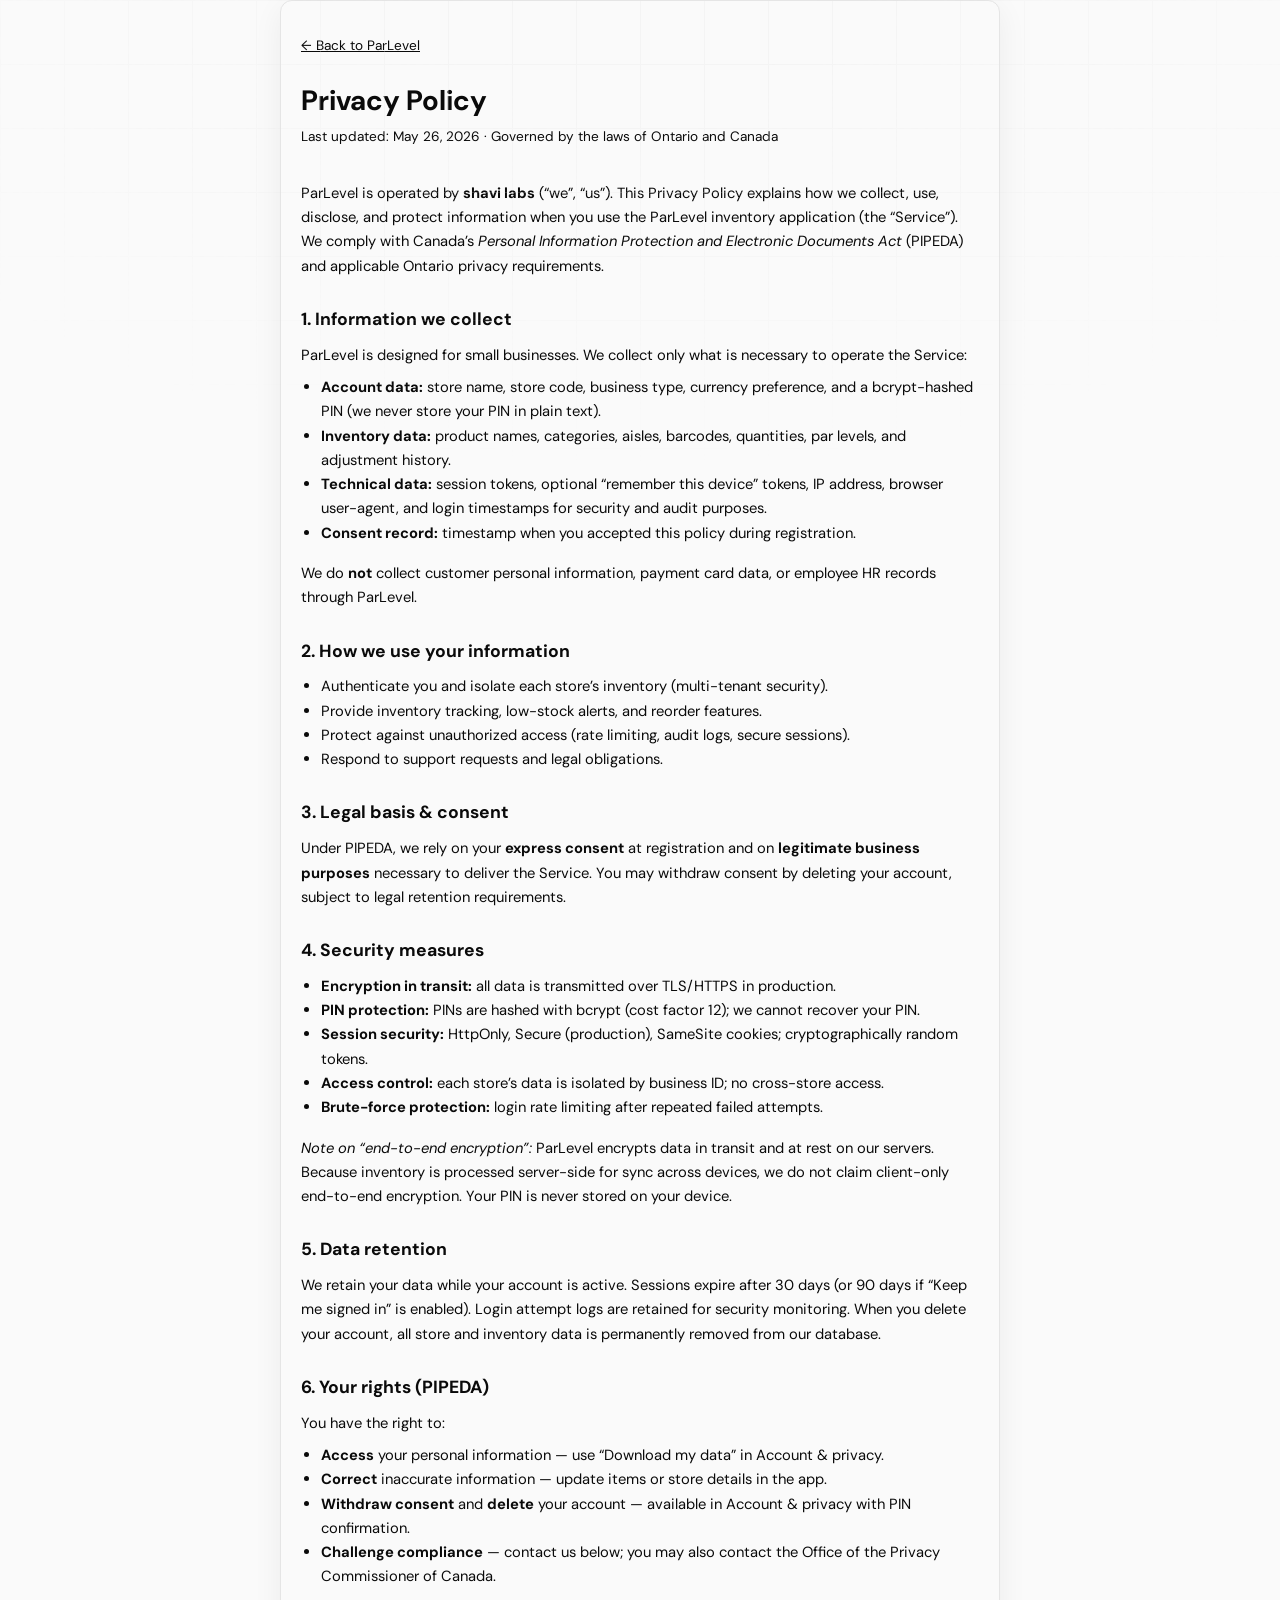
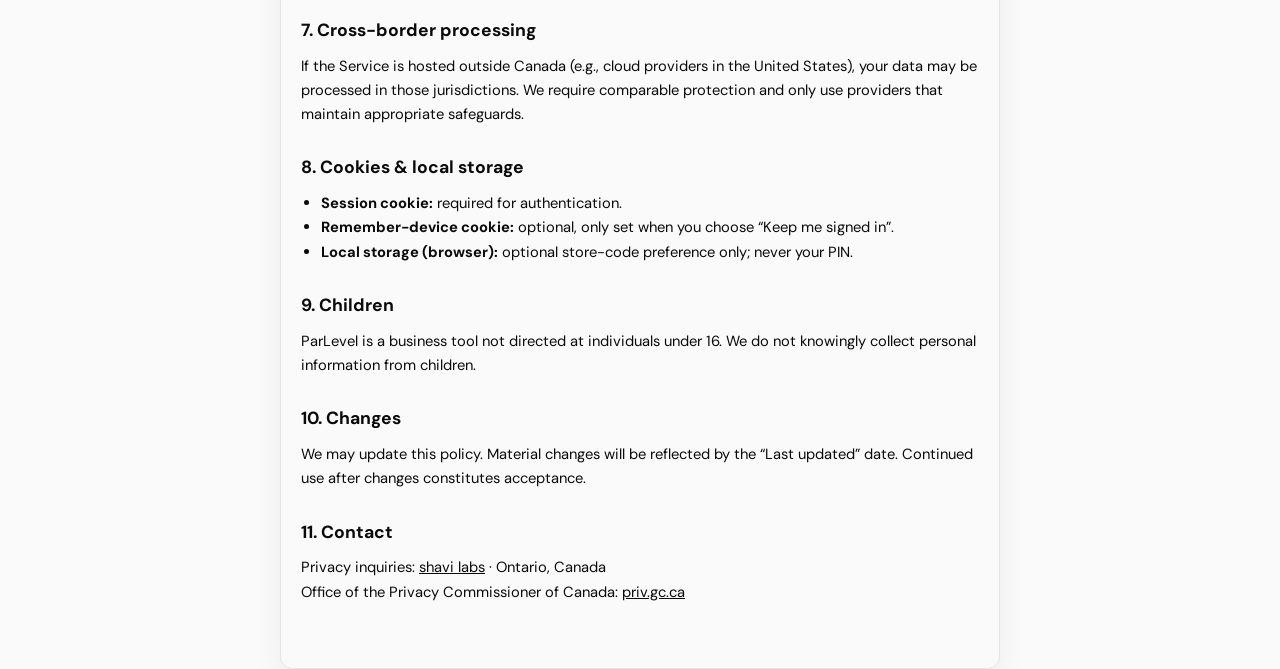
==== static/privacy.html @ b0badebb "Add files via upload" ====
<!DOCTYPE html>
<html lang="en-CA">
<head>
  <meta charset="UTF-8">
  <meta name="viewport" content="width=device-width, initial-scale=1.0">
  <meta name="description" content="ParLevel Privacy Policy — PIPEDA compliant data handling for Canadian businesses.">
  <title>Privacy Policy — ParLevel</title>
  <link rel="icon" href="/static/logo.jfif" type="image/jpeg">
  <link rel="preconnect" href="https://fonts.googleapis.com">
  <link rel="preconnect" href="https://fonts.gstatic.com" crossorigin>
  <link href="https://fonts.googleapis.com/css2?family=DM+Sans:ital,opsz,wght@0,9..40,400;0,9..40,500;0,9..40,600&display=swap" rel="stylesheet">
  <link rel="stylesheet" href="/static/styles.css">
  <style>
    .legal-page { max-width: 720px; margin: 0 auto; padding: 2rem 1.25rem 4rem; }
    .legal-page h1 { font-size: 1.75rem; margin-bottom: .25rem; }
    .legal-page .updated { color: var(--gray-500); font-size: .85rem; margin-bottom: 2rem; }
    .legal-page h2 { font-size: 1.1rem; margin: 1.75rem 0 .65rem; }
    .legal-page p, .legal-page li { font-size: .92rem; line-height: 1.65; color: var(--gray-700); }
    .legal-page ul { padding-left: 1.25rem; margin: .5rem 0 1rem; }
    .legal-page a { color: var(--black); }
    .legal-back { display: inline-block; margin-bottom: 1.5rem; font-size: .85rem; }
  </style>
</head>
<body>
  <div class="grid-bg" aria-hidden="true"></div>
  <article class="legal-page card">
    <a class="legal-back" href="/">&larr; Back to ParLevel</a>
    <h1>Privacy Policy</h1>
    <p class="updated">Last updated: May 26, 2026 · Governed by the laws of Ontario and Canada</p>

    <p>ParLevel is operated by <strong>shavi labs</strong> (“we”, “us”). This Privacy Policy explains how we collect, use, disclose, and protect information when you use the ParLevel inventory application (the “Service”). We comply with Canada’s <em>Personal Information Protection and Electronic Documents Act</em> (PIPEDA) and applicable Ontario privacy requirements.</p>

    <h2>1. Information we collect</h2>
    <p>ParLevel is designed for small businesses. We collect only what is necessary to operate the Service:</p>
    <ul>
      <li><strong>Account data:</strong> store name, store code, business type, currency preference, and a bcrypt-hashed PIN (we never store your PIN in plain text).</li>
      <li><strong>Inventory data:</strong> product names, categories, aisles, barcodes, quantities, par levels, and adjustment history.</li>
      <li><strong>Technical data:</strong> session tokens, optional “remember this device” tokens, IP address, browser user-agent, and login timestamps for security and audit purposes.</li>
      <li><strong>Consent record:</strong> timestamp when you accepted this policy during registration.</li>
    </ul>
    <p>We do <strong>not</strong> collect customer personal information, payment card data, or employee HR records through ParLevel.</p>

    <h2>2. How we use your information</h2>
    <ul>
      <li>Authenticate you and isolate each store’s inventory (multi-tenant security).</li>
      <li>Provide inventory tracking, low-stock alerts, and reorder features.</li>
      <li>Protect against unauthorized access (rate limiting, audit logs, secure sessions).</li>
      <li>Respond to support requests and legal obligations.</li>
    </ul>

    <h2>3. Legal basis & consent</h2>
    <p>Under PIPEDA, we rely on your <strong>express consent</strong> at registration and on <strong>legitimate business purposes</strong> necessary to deliver the Service. You may withdraw consent by deleting your account, subject to legal retention requirements.</p>

    <h2>4. Security measures</h2>
    <ul>
      <li><strong>Encryption in transit:</strong> all data is transmitted over TLS/HTTPS in production.</li>
      <li><strong>PIN protection:</strong> PINs are hashed with bcrypt (cost factor 12); we cannot recover your PIN.</li>
      <li><strong>Session security:</strong> HttpOnly, Secure (production), SameSite cookies; cryptographically random tokens.</li>
      <li><strong>Access control:</strong> each store’s data is isolated by business ID; no cross-store access.</li>
      <li><strong>Brute-force protection:</strong> login rate limiting after repeated failed attempts.</li>
    </ul>
    <p><em>Note on “end-to-end encryption”:</em> ParLevel encrypts data in transit and at rest on our servers. Because inventory is processed server-side for sync across devices, we do not claim client-only end-to-end encryption. Your PIN is never stored on your device.</p>

    <h2>5. Data retention</h2>
    <p>We retain your data while your account is active. Sessions expire after 30 days (or 90 days if “Keep me signed in” is enabled). Login attempt logs are retained for security monitoring. When you delete your account, all store and inventory data is permanently removed from our database.</p>

    <h2>6. Your rights (PIPEDA)</h2>
    <p>You have the right to:</p>
    <ul>
      <li><strong>Access</strong> your personal information — use “Download my data” in Account & privacy.</li>
      <li><strong>Correct</strong> inaccurate information — update items or store details in the app.</li>
      <li><strong>Withdraw consent</strong> and <strong>delete</strong> your account — available in Account & privacy with PIN confirmation.</li>
      <li><strong>Challenge compliance</strong> — contact us below; you may also contact the Office of the Privacy Commissioner of Canada.</li>
    </ul>

    <h2>7. Cross-border processing</h2>
    <p>If the Service is hosted outside Canada (e.g., cloud providers in the United States), your data may be processed in those jurisdictions. We require comparable protection and only use providers that maintain appropriate safeguards.</p>

    <h2>8. Cookies & local storage</h2>
    <ul>
      <li><strong>Session cookie:</strong> required for authentication.</li>
      <li><strong>Remember-device cookie:</strong> optional, only set when you choose “Keep me signed in”.</li>
      <li><strong>Local storage (browser):</strong> optional store-code preference only; never your PIN.</li>
    </ul>

    <h2>9. Children</h2>
    <p>ParLevel is a business tool not directed at individuals under 16. We do not knowingly collect personal information from children.</p>

    <h2>10. Changes</h2>
    <p>We may update this policy. Material changes will be reflected by the “Last updated” date. Continued use after changes constitutes acceptance.</p>

    <h2>11. Contact</h2>
    <p>Privacy inquiries: <a href="https://splendorous-lollipop-8cfbad.netlify.app/">shavi labs</a> · Ontario, Canada</p>
    <p>Office of the Privacy Commissioner of Canada: <a href="https://www.priv.gc.ca/" target="_blank" rel="noopener">priv.gc.ca</a></p>
  </article>
</body>
</html>
---- static/styles.css ----
*, *::before, *::after { box-sizing: border-box; margin: 0; padding: 0; }

:root {
  --black: #0a0a0a;
  --white: #fafafa;
  --gray-100: #f3f3f3;
  --gray-200: #e5e5e5;
  --gray-400: #999;
  --gray-600: #555;
  --red: #c0392b;
  --red-bg: #fdecea;
  --green: #1a7f4b;
  --green-bg: #e8f5ee;
  --amber: #b8860b;
  --font: 'DM Sans', system-ui, sans-serif;
  --ease: cubic-bezier(0.16, 1, 0.3, 1);
  --radius: 12px;
  --shadow: 0 8px 30px rgba(0,0,0,.06);
  --header-h: 64px;
  --bottom-nav-h: 68px;
  --safe-bottom: env(safe-area-inset-bottom, 0px);
  --surface: #fafafa;
  --surface-elevated: #ffffff;
  --border: #e5e5e5;
  --text-muted: #555;
}

[data-theme="dark"] {
  --black: #f0f0f0;
  --white: #0f0f0f;
  --gray-100: #1a1a1a;
  --gray-200: #2a2a2a;
  --gray-400: #888;
  --gray-600: #aaa;
  --gray-700: #ccc;
  --gray-500: #999;
  --red-bg: #3a1f1c;
  --green-bg: #1a2e22;
  --shadow: 0 8px 30px rgba(0,0,0,.35);
  --surface: #0f0f0f;
  --surface-elevated: #1a1a1a;
  --border: #2a2a2a;
  --text-muted: #aaa;
}

[data-theme="dark"] .grid-bg {
  opacity: 0.12;
}

[data-theme="dark"] .topbar {
  background: rgba(15,15,15,.92);
}

[data-theme="dark"] .bottom-nav {
  background: rgba(15,15,15,.95);
}

[data-theme="dark"] .card,
[data-theme="dark"] .stat,
[data-theme="dark"] .modal-panel,
[data-theme="dark"] .setup-card {
  background: var(--surface-elevated);
  border-color: var(--border);
}

[data-theme="dark"] .brand-logo {
  mix-blend-mode: normal;
  filter: brightness(1.1);
}

[data-theme="dark"] input,
[data-theme="dark"] select,
[data-theme="dark"] textarea {
  background: var(--gray-100);
  color: var(--black);
  border-color: var(--gray-200);
}

[data-theme="dark"] .toast {
  background: var(--gray-100);
  color: var(--black);
}

html { scroll-behavior: smooth; }

body {
  font-family: var(--font);
  background: var(--white);
  color: var(--black);
  line-height: 1.5;
  min-height: 100vh;
  -webkit-font-smoothing: antialiased;
  padding-bottom: calc(var(--bottom-nav-h) + var(--safe-bottom) + 2rem);
}

[hidden] { display: none !important; }

.grid-bg {
  position: fixed;
  inset: 0;
  background-image:
    linear-gradient(var(--gray-200) 1px, transparent 1px),
    linear-gradient(90deg, var(--gray-200) 1px, transparent 1px);
  background-size: 64px 64px;
  opacity: 0.28;
  pointer-events: none;
  z-index: 0;
  mask-image: radial-gradient(ellipse 90% 70% at 50% 0%, black 15%, transparent 75%);
}

#app { position: relative; z-index: 1; }

.topbar {
  position: sticky;
  top: 0;
  z-index: 50;
  background: rgba(250,250,250,.9);
  backdrop-filter: blur(14px);
  border-bottom: 1px solid var(--gray-200);
}

.topbar-inner {
  max-width: 1100px;
  margin: 0 auto;
  padding: .7rem 1rem;
  display: flex;
  align-items: center;
  justify-content: space-between;
  gap: 1rem;
  min-height: var(--header-h);
}

.brand { display: flex; align-items: center; gap: .65rem; }
.brand-logo { mix-blend-mode: multiply; border-radius: 4px; }
.brand strong { display: block; font-size: .95rem; letter-spacing: -.02em; }
.brand-sub {
  display: block;
  font-size: .72rem;
  color: var(--gray-600);
  max-width: 160px;
  white-space: nowrap;
  overflow: hidden;
  text-overflow: ellipsis;
}

.nav-desktop { display: flex; gap: .3rem; flex-wrap: wrap; }
.nav-desktop button {
  border: none;
  background: transparent;
  font: inherit;
  font-size: .82rem;
  font-weight: 500;
  color: var(--gray-600);
  padding: .45rem .75rem;
  border-radius: 8px;
  cursor: pointer;
  transition: all .2s var(--ease);
}
.nav-desktop button.active,
.nav-desktop button:hover { background: var(--black); color: var(--white); }

.bottom-nav {
  position: fixed;
  bottom: 0;
  left: 0;
  right: 0;
  z-index: 60;
  background: rgba(250,250,250,.95);
  backdrop-filter: blur(14px);
  border-top: 1px solid var(--gray-200);
  padding: .45rem .5rem calc(.45rem + var(--safe-bottom));
  display: grid;
  grid-template-columns: repeat(5, 1fr);
  gap: .25rem;
}

.bottom-nav button {
  border: none;
  background: transparent;
  font: inherit;
  font-size: .62rem;
  font-weight: 500;
  color: var(--gray-600);
  padding: .35rem .2rem;
  border-radius: 10px;
  cursor: pointer;
  display: flex;
  flex-direction: column;
  align-items: center;
  gap: .2rem;
  transition: all .2s var(--ease);
}

.bottom-nav button .nav-icon { font-size: 1.15rem; line-height: 1; }
.bottom-nav button.active { color: var(--black); background: var(--gray-100); font-weight: 600; }
.bottom-nav button.scan-btn {
  border: 2px solid var(--gray-300);
  background: var(--white);
  color: var(--black);
  border-radius: 14px;
  margin-top: -.2rem;
  padding: .45rem .2rem;
}
.bottom-nav button.scan-btn.active {
  color: var(--white);
  background: var(--black);
  border-color: var(--black);
  box-shadow: 0 4px 16px rgba(0,0,0,.15);
  font-weight: 600;
}

.app-footer {
  text-align: center;
  padding: 1rem;
  font-size: .75rem;
  color: var(--gray-400);
}

.app-footer a { color: var(--gray-600); text-decoration: none; }
.app-footer a:hover { color: var(--black); }

.page {
  max-width: 1100px;
  margin: 0 auto;
  padding: 1.25rem 1rem 1rem;
  animation: fadeUp .4s var(--ease);
}

@keyframes fadeUp {
  from { opacity: 0; transform: translateY(12px); }
  to { opacity: 1; transform: translateY(0); }
}

.page-header { margin-bottom: 1.25rem; }
.page-header h1 {
  font-size: clamp(1.5rem, 4vw, 2rem);
  font-weight: 600;
  letter-spacing: -.03em;
  margin-bottom: .35rem;
}
.page-header p { color: var(--gray-600); font-size: .95rem; }

.stats {
  display: grid;
  grid-template-columns: repeat(auto-fit, minmax(130px, 1fr));
  gap: .75rem;
  margin-bottom: 1.25rem;
}

.stat {
  background: var(--white);
  border: 1px solid var(--gray-200);
  border-radius: var(--radius);
  padding: 1rem;
  transition: transform .2s var(--ease);
}
.stat:hover { transform: translateY(-1px); }
.stat-label {
  font-size: .68rem;
  text-transform: uppercase;
  letter-spacing: .08em;
  color: var(--gray-400);
}
.stat-value {
  font-size: 1.55rem;
  font-weight: 600;
  margin-top: .15rem;
  letter-spacing: -.02em;
}
.stat-value.bad { color: var(--red); }
.stat-value.good { color: var(--green); }

.health-bar {
  height: 6px;
  background: var(--gray-200);
  border-radius: 999px;
  margin-top: .65rem;
  overflow: hidden;
}
.health-fill {
  height: 100%;
  background: var(--green);
  border-radius: 999px;
  transition: width .6s var(--ease);
}
.health-fill.warn { background: var(--amber); }
.health-fill.bad { background: var(--red); }

.toolbar { display: flex; gap: .5rem; flex-wrap: wrap; margin-bottom: 1rem; }

input, select, textarea {
  font: inherit;
  border: 1px solid var(--gray-200);
  border-radius: 10px;
  padding: .7rem .85rem;
  background: var(--white);
  color: var(--black);
  width: 100%;
  transition: border-color .2s;
}
input:focus, select:focus, textarea:focus {
  outline: none;
  border-color: var(--black);
}
.search { flex: 1; min-width: 160px; }

.btn {
  display: inline-flex;
  align-items: center;
  justify-content: center;
  gap: .4rem;
  border: none;
  border-radius: 10px;
  padding: .7rem 1.1rem;
  font: inherit;
  font-size: .88rem;
  font-weight: 500;
  cursor: pointer;
  text-decoration: none;
  transition: all .2s var(--ease);
  white-space: nowrap;
}
.btn:active { transform: scale(.97); }
.btn:disabled { opacity: .5; cursor: not-allowed; transform: none; }
.btn-primary { background: var(--black); color: var(--white); }
.btn-primary:hover { box-shadow: 0 6px 20px rgba(0,0,0,.12); }
.btn-ghost { background: var(--white); color: var(--black); border: 1px solid var(--gray-200); }
.btn-ghost:hover { border-color: var(--black); }
.btn-danger { background: var(--red); color: var(--white); }
.btn-sm { padding: .5rem .75rem; font-size: .8rem; }
.btn-icon { padding: .55rem; min-width: 42px; }

.card {
  background: var(--white);
  border: 1px solid var(--gray-200);
  border-radius: var(--radius);
  box-shadow: var(--shadow);
}

.table-wrap { overflow-x: auto; }
table { width: 100%; border-collapse: collapse; font-size: .88rem; }
th, td {
  text-align: left;
  padding: .75rem .85rem;
  border-bottom: 1px solid var(--gray-200);
}
th {
  font-size: .68rem;
  text-transform: uppercase;
  letter-spacing: .06em;
  color: var(--gray-600);
  background: var(--gray-100);
}
tr:last-child td { border-bottom: none; }
tr.clickable { cursor: pointer; }
tr.clickable:hover td { background: var(--gray-100); }

.badge {
  display: inline-block;
  font-size: .68rem;
  font-weight: 600;
  padding: .22rem .5rem;
  border-radius: 999px;
}
.badge-low { background: var(--red-bg); color: var(--red); }
.badge-ok { background: var(--green-bg); color: var(--green); }

.urgency { display: flex; align-items: center; gap: .5rem; }
.urgency-bar {
  flex: 1;
  max-width: 60px;
  height: 4px;
  background: var(--gray-200);
  border-radius: 999px;
  overflow: hidden;
}
.urgency-fill { height: 100%; background: var(--red); border-radius: 999px; }

.item-grid { display: grid; gap: .75rem; }
@media (min-width: 640px) { .item-grid { grid-template-columns: repeat(2, 1fr); } }
@media (min-width: 960px) { .item-grid { grid-template-columns: repeat(3, 1fr); } }

.item-card {
  border: 1px solid var(--gray-200);
  border-radius: var(--radius);
  padding: 1rem;
  display: grid;
  gap: .75rem;
  background: var(--white);
  transition: border-color .2s, box-shadow .2s;
}
.item-card:hover { border-color: var(--gray-400); box-shadow: var(--shadow); }
.item-card.low { border-left: 3px solid var(--red); }
.item-card-head {
  display: flex;
  justify-content: space-between;
  gap: .75rem;
  align-items: start;
}
.item-card h3 { font-size: .95rem; font-weight: 600; letter-spacing: -.01em; }
.item-meta { font-size: .78rem; color: var(--gray-600); margin-top: .15rem; }
.qty-row { display: flex; align-items: center; gap: .5rem; }
.qty {
  font-size: 1.5rem;
  font-weight: 600;
  min-width: 2.5rem;
  text-align: center;
  transition: transform .15s;
}
.qty.bump { animation: bump .3s var(--ease); }
@keyframes bump {
  0%, 100% { transform: scale(1); }
  50% { transform: scale(1.15); }
}
.actions { display: flex; gap: .35rem; flex-wrap: wrap; }

.scan-page { max-width: 520px; margin: 0 auto; }
.scanner-wrap {
  border: 1px solid var(--gray-200);
  border-radius: var(--radius);
  overflow: hidden;
  background: var(--black);
  margin-bottom: 1rem;
}
#scanner { width: 100%; min-height: 280px; }
.scan-hint {
  text-align: center;
  font-size: .85rem;
  color: var(--gray-600);
  margin-bottom: 1rem;
}
.scan-result { animation: fadeUp .35s var(--ease); }
.scan-mode-tabs {
  display: flex;
  gap: .35rem;
  margin-bottom: 1rem;
}
.scan-mode-btn {
  flex: 1;
  border: 1px solid var(--gray-200);
  background: var(--white);
  font: inherit;
  font-size: .85rem;
  font-weight: 500;
  padding: .55rem;
  border-radius: 8px;
  cursor: pointer;
}
.scan-mode-btn.active {
  background: var(--black);
  color: var(--white);
  border-color: var(--black);
}
.scan-manual { display: flex; flex-direction: column; gap: .45rem; margin-top: .5rem; }
.scan-manual-row { display: flex; gap: .5rem; }
.scan-manual-row input { flex: 1; }
.scan-manual-label { font-size: .78rem; font-weight: 500; color: var(--gray-600); }
.scan-manual-prominent {
  padding: 1rem;
  border: 1px solid var(--gray-200);
  border-radius: var(--radius);
  background: var(--gray-100);
}
.scan-manual-prominent .scan-manual-row input {
  font-size: 1.1rem;
  padding: .75rem;
}

.setup {
  min-height: calc(100vh - var(--bottom-nav-h));
  display: grid;
  place-items: center;
  padding: 1.5rem 1rem;
}
.setup-card { width: min(480px, 100%); padding: 2rem; }
.setup-brand { display: flex; align-items: center; gap: .75rem; margin-bottom: 1.25rem; }
.setup-brand img { width: 48px; height: 48px; mix-blend-mode: multiply; }
.setup-card h1 { font-size: 1.75rem; letter-spacing: -.03em; }
.setup-card .tagline { color: var(--gray-600); margin-bottom: 1.5rem; font-size: .95rem; }
.form-grid { display: grid; gap: .85rem; }
label {
  display: grid;
  gap: .35rem;
  font-size: .72rem;
  font-weight: 500;
  text-transform: uppercase;
  letter-spacing: .04em;
  color: var(--gray-600);
}

.modal {
  position: fixed;
  inset: 0;
  z-index: 200;
  display: grid;
  place-items: center;
  padding: 1rem;
}
.modal-backdrop {
  position: absolute;
  inset: 0;
  background: rgba(0,0,0,.4);
  animation: fadeIn .2s;
}
@keyframes fadeIn { from { opacity: 0; } to { opacity: 1; } }
.modal-panel {
  position: relative;
  width: min(480px, 100%);
  background: var(--white);
  border-radius: var(--radius);
  box-shadow: 0 24px 64px rgba(0,0,0,.15);
  max-height: 90vh;
  overflow: auto;
  animation: slideUp .3s var(--ease);
}
@keyframes slideUp {
  from { opacity: 0; transform: translateY(16px); }
  to { opacity: 1; transform: translateY(0); }
}
.modal-header {
  display: flex;
  justify-content: space-between;
  align-items: center;
  padding: 1rem 1rem .5rem;
}
.modal-header h2 { font-size: 1.1rem; font-weight: 600; letter-spacing: -.02em; }
.modal-body { padding: .5rem 1rem 1.25rem; }
.icon-btn {
  border: none;
  background: transparent;
  font-size: 1.5rem;
  line-height: 1;
  cursor: pointer;
  color: var(--gray-600);
  padding: .25rem;
}

.toast-stack {
  position: fixed;
  bottom: calc(var(--bottom-nav-h) + var(--safe-bottom) + 1rem);
  left: 50%;
  transform: translateX(-50%);
  z-index: 300;
  display: flex;
  flex-direction: column;
  gap: .5rem;
  width: min(360px, 92vw);
  pointer-events: none;
}
.toast {
  background: var(--black);
  color: var(--white);
  padding: .75rem 1rem;
  border-radius: 10px;
  font-size: .88rem;
  box-shadow: 0 8px 24px rgba(0,0,0,.2);
  animation: toastIn .35s var(--ease);
  pointer-events: auto;
}
.toast.error { background: var(--red); }
.toast.success { background: var(--green); }
@keyframes toastIn {
  from { opacity: 0; transform: translateY(10px); }
  to { opacity: 1; transform: translateY(0); }
}

.loader {
  position: fixed;
  inset: 0;
  z-index: 250;
  background: rgba(250,250,250,.6);
  backdrop-filter: blur(4px);
  display: grid;
  place-items: center;
}
.loader-ring {
  width: 36px;
  height: 36px;
  border: 3px solid var(--gray-200);
  border-top-color: var(--black);
  border-radius: 50%;
  animation: spin .7s linear infinite;
}
@keyframes spin { to { transform: rotate(360deg); } }

.empty { text-align: center; padding: 2.5rem 1.5rem; color: var(--gray-600); }
.empty-icon { font-size: 2rem; margin-bottom: .5rem; opacity: .4; }
.print-area { display: none; }

@media print {
  .topbar, .toolbar, .actions, .nav, .bottom-nav, .no-print, .grid-bg, .app-footer { display: none !important; }
  .print-area { display: block !important; }
  body { background: white; padding: 0; }
  .page { max-width: none; padding: 0; }
}

@media (min-width: 769px) {
  .bottom-nav { display: none !important; }
  body { padding-bottom: 0; }
  .toast-stack { bottom: 1.5rem; }
}

@media (max-width: 768px) {
  .nav-desktop { display: none; }
}

.install-banner {
  position: fixed;
  bottom: calc(var(--bottom-nav-h) + var(--safe-bottom) + .5rem);
  left: 50%;
  transform: translateX(-50%);
  z-index: 80;
  width: min(420px, 94vw);
  background: var(--black);
  color: var(--white);
  padding: .75rem 1rem;
  border-radius: 12px;
  display: flex;
  align-items: center;
  gap: .5rem;
  font-size: .82rem;
  box-shadow: 0 12px 40px rgba(0,0,0,.2);
}

.install-banner .icon-btn { color: var(--gray-400); flex-shrink: 0; }

.auth-tabs {
  display: flex;
  gap: .35rem;
  margin-bottom: 1.25rem;
}

.auth-tabs button {
  flex: 1;
  border: 1px solid var(--gray-200);
  background: var(--white);
  font: inherit;
  font-size: .85rem;
  font-weight: 500;
  padding: .55rem;
  border-radius: 8px;
  cursor: pointer;
}

.auth-tabs button.active {
  background: var(--black);
  color: var(--white);
  border-color: var(--black);
}

.auth-demo {
  margin-top: 1rem;
  padding: .75rem;
  background: var(--gray-100);
  border-radius: 8px;
  font-size: .82rem;
  color: var(--gray-600);
}

.auth-options {
  display: flex;
  flex-direction: column;
  gap: .55rem;
  margin: .25rem 0;
}

.check-row {
  display: flex;
  align-items: flex-start;
  gap: .55rem;
  font-size: .82rem;
  color: var(--gray-700);
  cursor: pointer;
  line-height: 1.35;
}

.check-row input[type="checkbox"] {
  margin-top: .15rem;
  width: 1rem;
  height: 1rem;
  accent-color: var(--black);
  flex-shrink: 0;
}

.check-row a { color: inherit; text-decoration: underline; }

.consent-row { margin-top: .25rem; }

.auth-security-note {
  font-size: .75rem;
  color: var(--gray-500);
  line-height: 1.4;
  margin: 0;
}

.auth-legal {
  margin-top: 1.25rem;
  font-size: .75rem;
  color: var(--gray-500);
  text-align: center;
}

.auth-legal a { color: var(--gray-600); }

.app-footer {
  display: flex;
  flex-wrap: wrap;
  justify-content: center;
  gap: .35rem 1rem;
}

.footer-legal a { color: var(--gray-500); font-size: .75rem; }

.account-panel { display: flex; flex-direction: column; gap: .85rem; }

.account-intro {
  font-size: .85rem;
  color: var(--gray-600);
  line-height: 1.45;
  margin: 0;
}

.account-actions { display: flex; flex-direction: column; gap: .5rem; }

.btn.danger, .danger-text { color: #b42318; }

.btn-primary.danger { background: #b42318; border-color: #b42318; color: #fff; }

.settings-page { max-width: 640px; }
.settings-section {
  margin-bottom: 1.5rem;
  padding-bottom: 1.25rem;
  border-bottom: 1px solid var(--gray-200);
}
.settings-section:last-child { border-bottom: none; margin-bottom: 0; }
.settings-section h2 { font-size: .95rem; margin-bottom: .35rem; }
.settings-hint { font-size: .78rem; color: var(--gray-500); margin-bottom: .75rem; }
.theme-picker { display: flex; gap: .5rem; flex-wrap: wrap; }
.theme-opt {
  flex: 1;
  min-width: 5rem;
  border: 1px solid var(--gray-200);
  background: var(--white);
  font: inherit;
  font-size: .82rem;
  padding: .55rem .75rem;
  border-radius: 8px;
  cursor: pointer;
}
.theme-opt.active {
  background: var(--black);
  color: var(--white);
  border-color: var(--black);
}
.settings-row { display: flex; flex-direction: column; gap: .5rem; margin-top: .65rem; }
.settings-row label { font-size: .82rem; color: var(--gray-600); }
.settings-row input[type="number"],
.settings-row select {
  max-width: 12rem;
  padding: .5rem .65rem;
  border: 1px solid var(--gray-200);
  border-radius: 8px;
  font: inherit;
}
.topbar-settings-btn {
  font: inherit;
  font-size: .78rem;
  background: none;
  border: 1px solid var(--gray-200);
  border-radius: 8px;
  padding: .4rem .65rem;
  cursor: pointer;
  color: var(--gray-600);
  margin-left: .35rem;
}
.topbar-settings-btn:hover { color: var(--black); border-color: var(--black); }

[dir="rtl"] .topbar-inner { flex-direction: row-reverse; }
[dir="rtl"] .toolbar { flex-direction: row-reverse; }
[dir="rtl"] .check-row { flex-direction: row-reverse; }
[dir="rtl"] .scan-manual-row { flex-direction: row-reverse; }

.logout-btn {
  font: inherit;
  font-size: .78rem;
  color: var(--gray-600);
  background: none;
  border: none;
  cursor: pointer;
  padding: .45rem .75rem;
}

.logout-btn:hover { color: var(--black); }

@media (min-width: 769px) {
  .install-banner { bottom: 1rem; }
}

.organize-bar {
  display: flex;
  align-items: center;
  gap: .5rem;
  flex-wrap: wrap;
  margin-bottom: 1rem;
}

.organize-label {
  font-size: .72rem;
  text-transform: uppercase;
  letter-spacing: .06em;
  color: var(--gray-600);
  font-weight: 500;
}

.organize-btn {
  border: 1px solid var(--gray-200);
  background: var(--white);
  font: inherit;
  font-size: .82rem;
  font-weight: 500;
  padding: .45rem .85rem;
  border-radius: 999px;
  cursor: pointer;
  transition: all .2s var(--ease);
}

.organize-btn.active {
  background: var(--black);
  color: var(--white);
  border-color: var(--black);
}

.item-group { margin-bottom: 1.5rem; }

.group-heading {
  font-size: .85rem;
  font-weight: 600;
  text-transform: uppercase;
  letter-spacing: .06em;
  color: var(--gray-600);
  margin-bottom: .65rem;
  padding-bottom: .35rem;
  border-bottom: 1px solid var(--gray-200);
}

.group-count {
  font-weight: 400;
  color: var(--gray-400);
  font-size: .75rem;
}

@media (max-width: 640px) {
  th.hide-sm, td.hide-sm { display: none; }
}
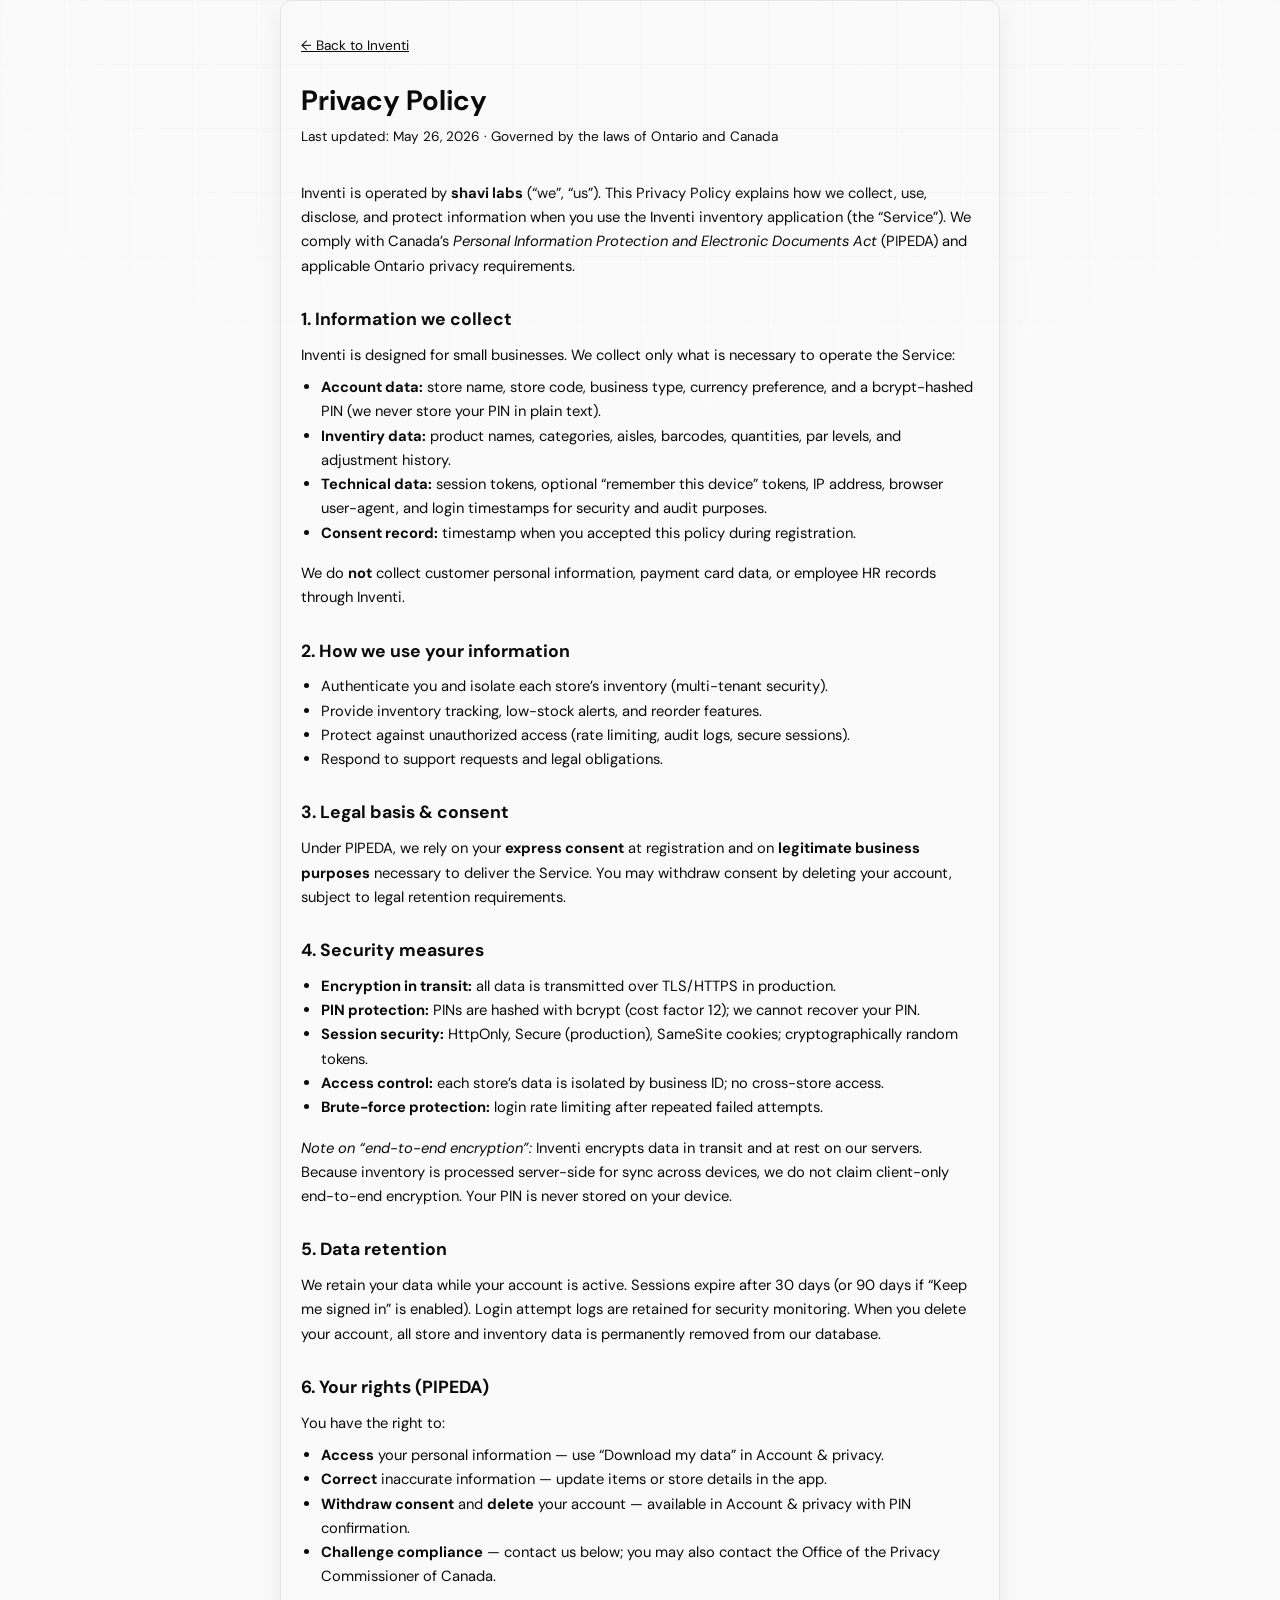
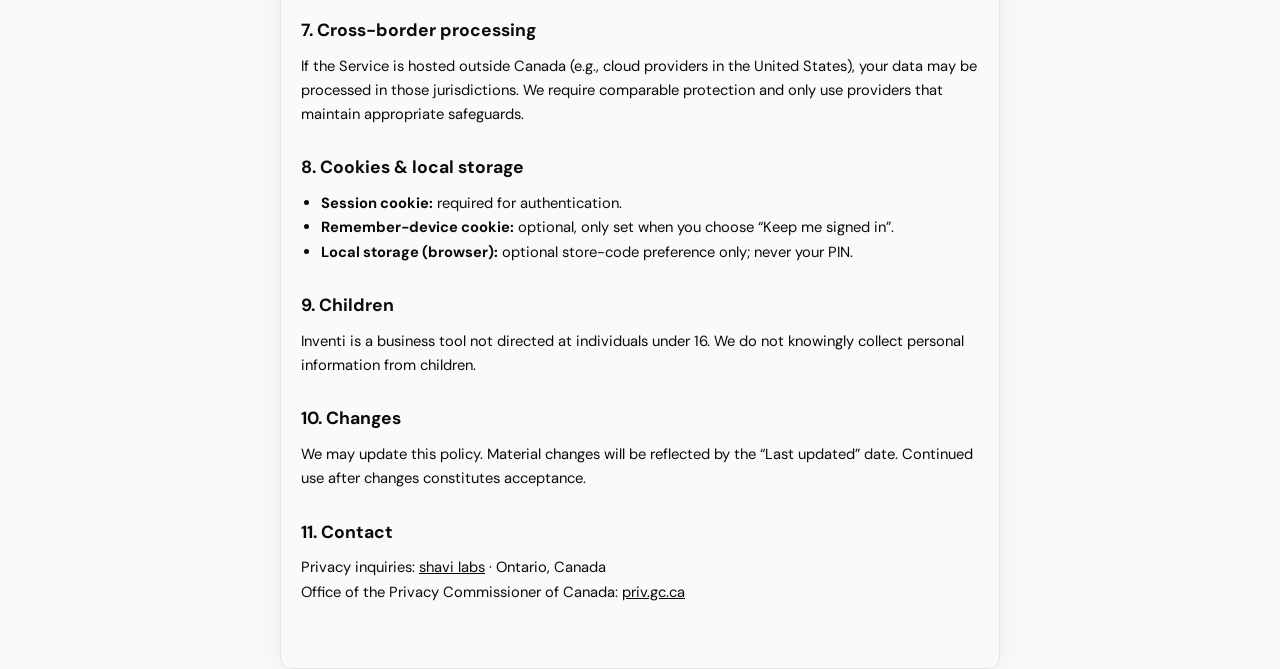
==== commit 2b970996: "Rebrand to Inventi with aisle management and overstock alerts. Replace ParLevel branding across the " ====
--- a/static/privacy.html
+++ b/static/privacy.html
@@ -1,97 +1,97 @@
-<!DOCTYPE html>
-<html lang="en-CA">
-<head>
-  <meta charset="UTF-8">
-  <meta name="viewport" content="width=device-width, initial-scale=1.0">
-  <meta name="description" content="ParLevel Privacy Policy — PIPEDA compliant data handling for Canadian businesses.">
-  <title>Privacy Policy — ParLevel</title>
-  <link rel="icon" href="/static/logo.jfif" type="image/jpeg">
-  <link rel="preconnect" href="https://fonts.googleapis.com">
-  <link rel="preconnect" href="https://fonts.gstatic.com" crossorigin>
-  <link href="https://fonts.googleapis.com/css2?family=DM+Sans:ital,opsz,wght@0,9..40,400;0,9..40,500;0,9..40,600&display=swap" rel="stylesheet">
-  <link rel="stylesheet" href="/static/styles.css">
-  <style>
-    .legal-page { max-width: 720px; margin: 0 auto; padding: 2rem 1.25rem 4rem; }
-    .legal-page h1 { font-size: 1.75rem; margin-bottom: .25rem; }
-    .legal-page .updated { color: var(--gray-500); font-size: .85rem; margin-bottom: 2rem; }
-    .legal-page h2 { font-size: 1.1rem; margin: 1.75rem 0 .65rem; }
-    .legal-page p, .legal-page li { font-size: .92rem; line-height: 1.65; color: var(--gray-700); }
-    .legal-page ul { padding-left: 1.25rem; margin: .5rem 0 1rem; }
-    .legal-page a { color: var(--black); }
-    .legal-back { display: inline-block; margin-bottom: 1.5rem; font-size: .85rem; }
-  </style>
-</head>
-<body>
-  <div class="grid-bg" aria-hidden="true"></div>
-  <article class="legal-page card">
-    <a class="legal-back" href="/">&larr; Back to ParLevel</a>
-    <h1>Privacy Policy</h1>
-    <p class="updated">Last updated: May 26, 2026 · Governed by the laws of Ontario and Canada</p>
-
-    <p>ParLevel is operated by <strong>shavi labs</strong> (“we”, “us”). This Privacy Policy explains how we collect, use, disclose, and protect information when you use the ParLevel inventory application (the “Service”). We comply with Canada’s <em>Personal Information Protection and Electronic Documents Act</em> (PIPEDA) and applicable Ontario privacy requirements.</p>
-
-    <h2>1. Information we collect</h2>
-    <p>ParLevel is designed for small businesses. We collect only what is necessary to operate the Service:</p>
-    <ul>
-      <li><strong>Account data:</strong> store name, store code, business type, currency preference, and a bcrypt-hashed PIN (we never store your PIN in plain text).</li>
-      <li><strong>Inventory data:</strong> product names, categories, aisles, barcodes, quantities, par levels, and adjustment history.</li>
-      <li><strong>Technical data:</strong> session tokens, optional “remember this device” tokens, IP address, browser user-agent, and login timestamps for security and audit purposes.</li>
-      <li><strong>Consent record:</strong> timestamp when you accepted this policy during registration.</li>
-    </ul>
-    <p>We do <strong>not</strong> collect customer personal information, payment card data, or employee HR records through ParLevel.</p>
-
-    <h2>2. How we use your information</h2>
-    <ul>
-      <li>Authenticate you and isolate each store’s inventory (multi-tenant security).</li>
-      <li>Provide inventory tracking, low-stock alerts, and reorder features.</li>
-      <li>Protect against unauthorized access (rate limiting, audit logs, secure sessions).</li>
-      <li>Respond to support requests and legal obligations.</li>
-    </ul>
-
-    <h2>3. Legal basis & consent</h2>
-    <p>Under PIPEDA, we rely on your <strong>express consent</strong> at registration and on <strong>legitimate business purposes</strong> necessary to deliver the Service. You may withdraw consent by deleting your account, subject to legal retention requirements.</p>
-
-    <h2>4. Security measures</h2>
-    <ul>
-      <li><strong>Encryption in transit:</strong> all data is transmitted over TLS/HTTPS in production.</li>
-      <li><strong>PIN protection:</strong> PINs are hashed with bcrypt (cost factor 12); we cannot recover your PIN.</li>
-      <li><strong>Session security:</strong> HttpOnly, Secure (production), SameSite cookies; cryptographically random tokens.</li>
-      <li><strong>Access control:</strong> each store’s data is isolated by business ID; no cross-store access.</li>
-      <li><strong>Brute-force protection:</strong> login rate limiting after repeated failed attempts.</li>
-    </ul>
-    <p><em>Note on “end-to-end encryption”:</em> ParLevel encrypts data in transit and at rest on our servers. Because inventory is processed server-side for sync across devices, we do not claim client-only end-to-end encryption. Your PIN is never stored on your device.</p>
-
-    <h2>5. Data retention</h2>
-    <p>We retain your data while your account is active. Sessions expire after 30 days (or 90 days if “Keep me signed in” is enabled). Login attempt logs are retained for security monitoring. When you delete your account, all store and inventory data is permanently removed from our database.</p>
-
-    <h2>6. Your rights (PIPEDA)</h2>
-    <p>You have the right to:</p>
-    <ul>
-      <li><strong>Access</strong> your personal information — use “Download my data” in Account & privacy.</li>
-      <li><strong>Correct</strong> inaccurate information — update items or store details in the app.</li>
-      <li><strong>Withdraw consent</strong> and <strong>delete</strong> your account — available in Account & privacy with PIN confirmation.</li>
-      <li><strong>Challenge compliance</strong> — contact us below; you may also contact the Office of the Privacy Commissioner of Canada.</li>
-    </ul>
-
-    <h2>7. Cross-border processing</h2>
-    <p>If the Service is hosted outside Canada (e.g., cloud providers in the United States), your data may be processed in those jurisdictions. We require comparable protection and only use providers that maintain appropriate safeguards.</p>
-
-    <h2>8. Cookies & local storage</h2>
-    <ul>
-      <li><strong>Session cookie:</strong> required for authentication.</li>
-      <li><strong>Remember-device cookie:</strong> optional, only set when you choose “Keep me signed in”.</li>
-      <li><strong>Local storage (browser):</strong> optional store-code preference only; never your PIN.</li>
-    </ul>
-
-    <h2>9. Children</h2>
-    <p>ParLevel is a business tool not directed at individuals under 16. We do not knowingly collect personal information from children.</p>
-
-    <h2>10. Changes</h2>
-    <p>We may update this policy. Material changes will be reflected by the “Last updated” date. Continued use after changes constitutes acceptance.</p>
-
-    <h2>11. Contact</h2>
-    <p>Privacy inquiries: <a href="https://splendorous-lollipop-8cfbad.netlify.app/">shavi labs</a> · Ontario, Canada</p>
-    <p>Office of the Privacy Commissioner of Canada: <a href="https://www.priv.gc.ca/" target="_blank" rel="noopener">priv.gc.ca</a></p>
-  </article>
-</body>
-</html>
+<!DOCTYPE html>
+<html lang="en-CA">
+<head>
+  <meta charset="UTF-8">
+  <meta name="viewport" content="width=device-width, initial-scale=1.0">
+  <meta name="description" content="Inventi Privacy Policy — PIPEDA compliant data handling for Canadian businesses.">
+  <title>Privacy Policy — Inventi</title>
+  <link rel="icon" href="/static/logo.jfif" type="image/jpeg">
+  <link rel="preconnect" href="https://fonts.googleapis.com">
+  <link rel="preconnect" href="https://fonts.gstatic.com" crossorigin>
+  <link href="https://fonts.googleapis.com/css2?family=DM+Sans:ital,opsz,wght@0,9..40,400;0,9..40,500;0,9..40,600&display=swap" rel="stylesheet">
+  <link rel="stylesheet" href="/static/styles.css">
+  <style>
+    .legal-page { max-width: 720px; margin: 0 auto; padding: 2rem 1.25rem 4rem; }
+    .legal-page h1 { font-size: 1.75rem; margin-bottom: .25rem; }
+    .legal-page .updated { color: var(--gray-500); font-size: .85rem; margin-bottom: 2rem; }
+    .legal-page h2 { font-size: 1.1rem; margin: 1.75rem 0 .65rem; }
+    .legal-page p, .legal-page li { font-size: .92rem; line-height: 1.65; color: var(--gray-700); }
+    .legal-page ul { padding-left: 1.25rem; margin: .5rem 0 1rem; }
+    .legal-page a { color: var(--black); }
+    .legal-back { display: inline-block; margin-bottom: 1.5rem; font-size: .85rem; }
+  </style>
+</head>
+<body>
+  <div class="grid-bg" aria-hidden="true"></div>
+  <article class="legal-page card">
+    <a class="legal-back" href="/">&larr; Back to Inventi</a>
+    <h1>Privacy Policy</h1>
+    <p class="updated">Last updated: May 26, 2026 · Governed by the laws of Ontario and Canada</p>
+
+    <p>Inventi is operated by <strong>shavi labs</strong> (“we”, “us”). This Privacy Policy explains how we collect, use, disclose, and protect information when you use the Inventi inventory application (the “Service”). We comply with Canada’s <em>Personal Information Protection and Electronic Documents Act</em> (PIPEDA) and applicable Ontario privacy requirements.</p>
+
+    <h2>1. Information we collect</h2>
+    <p>Inventi is designed for small businesses. We collect only what is necessary to operate the Service:</p>
+    <ul>
+      <li><strong>Account data:</strong> store name, store code, business type, currency preference, and a bcrypt-hashed PIN (we never store your PIN in plain text).</li>
+      <li><strong>Inventiry data:</strong> product names, categories, aisles, barcodes, quantities, par levels, and adjustment history.</li>
+      <li><strong>Technical data:</strong> session tokens, optional “remember this device” tokens, IP address, browser user-agent, and login timestamps for security and audit purposes.</li>
+      <li><strong>Consent record:</strong> timestamp when you accepted this policy during registration.</li>
+    </ul>
+    <p>We do <strong>not</strong> collect customer personal information, payment card data, or employee HR records through Inventi.</p>
+
+    <h2>2. How we use your information</h2>
+    <ul>
+      <li>Authenticate you and isolate each store’s inventory (multi-tenant security).</li>
+      <li>Provide inventory tracking, low-stock alerts, and reorder features.</li>
+      <li>Protect against unauthorized access (rate limiting, audit logs, secure sessions).</li>
+      <li>Respond to support requests and legal obligations.</li>
+    </ul>
+
+    <h2>3. Legal basis & consent</h2>
+    <p>Under PIPEDA, we rely on your <strong>express consent</strong> at registration and on <strong>legitimate business purposes</strong> necessary to deliver the Service. You may withdraw consent by deleting your account, subject to legal retention requirements.</p>
+
+    <h2>4. Security measures</h2>
+    <ul>
+      <li><strong>Encryption in transit:</strong> all data is transmitted over TLS/HTTPS in production.</li>
+      <li><strong>PIN protection:</strong> PINs are hashed with bcrypt (cost factor 12); we cannot recover your PIN.</li>
+      <li><strong>Session security:</strong> HttpOnly, Secure (production), SameSite cookies; cryptographically random tokens.</li>
+      <li><strong>Access control:</strong> each store’s data is isolated by business ID; no cross-store access.</li>
+      <li><strong>Brute-force protection:</strong> login rate limiting after repeated failed attempts.</li>
+    </ul>
+    <p><em>Note on “end-to-end encryption”:</em> Inventi encrypts data in transit and at rest on our servers. Because inventory is processed server-side for sync across devices, we do not claim client-only end-to-end encryption. Your PIN is never stored on your device.</p>
+
+    <h2>5. Data retention</h2>
+    <p>We retain your data while your account is active. Sessions expire after 30 days (or 90 days if “Keep me signed in” is enabled). Login attempt logs are retained for security monitoring. When you delete your account, all store and inventory data is permanently removed from our database.</p>
+
+    <h2>6. Your rights (PIPEDA)</h2>
+    <p>You have the right to:</p>
+    <ul>
+      <li><strong>Access</strong> your personal information — use “Download my data” in Account & privacy.</li>
+      <li><strong>Correct</strong> inaccurate information — update items or store details in the app.</li>
+      <li><strong>Withdraw consent</strong> and <strong>delete</strong> your account — available in Account & privacy with PIN confirmation.</li>
+      <li><strong>Challenge compliance</strong> — contact us below; you may also contact the Office of the Privacy Commissioner of Canada.</li>
+    </ul>
+
+    <h2>7. Cross-border processing</h2>
+    <p>If the Service is hosted outside Canada (e.g., cloud providers in the United States), your data may be processed in those jurisdictions. We require comparable protection and only use providers that maintain appropriate safeguards.</p>
+
+    <h2>8. Cookies & local storage</h2>
+    <ul>
+      <li><strong>Session cookie:</strong> required for authentication.</li>
+      <li><strong>Remember-device cookie:</strong> optional, only set when you choose “Keep me signed in”.</li>
+      <li><strong>Local storage (browser):</strong> optional store-code preference only; never your PIN.</li>
+    </ul>
+
+    <h2>9. Children</h2>
+    <p>Inventi is a business tool not directed at individuals under 16. We do not knowingly collect personal information from children.</p>
+
+    <h2>10. Changes</h2>
+    <p>We may update this policy. Material changes will be reflected by the “Last updated” date. Continued use after changes constitutes acceptance.</p>
+
+    <h2>11. Contact</h2>
+    <p>Privacy inquiries: <a href="https://splendorous-lollipop-8cfbad.netlify.app/">shavi labs</a> · Ontario, Canada</p>
+    <p>Office of the Privacy Commissioner of Canada: <a href="https://www.priv.gc.ca/" target="_blank" rel="noopener">priv.gc.ca</a></p>
+  </article>
+</body>
+</html>
--- a/static/styles.css
+++ b/static/styles.css
@@ -1,854 +1,975 @@
-*, *::before, *::after { box-sizing: border-box; margin: 0; padding: 0; }
-
-:root {
-  --black: #0a0a0a;
-  --white: #fafafa;
-  --gray-100: #f3f3f3;
-  --gray-200: #e5e5e5;
-  --gray-400: #999;
-  --gray-600: #555;
-  --red: #c0392b;
-  --red-bg: #fdecea;
-  --green: #1a7f4b;
-  --green-bg: #e8f5ee;
-  --amber: #b8860b;
-  --font: 'DM Sans', system-ui, sans-serif;
-  --ease: cubic-bezier(0.16, 1, 0.3, 1);
-  --radius: 12px;
-  --shadow: 0 8px 30px rgba(0,0,0,.06);
-  --header-h: 64px;
-  --bottom-nav-h: 68px;
-  --safe-bottom: env(safe-area-inset-bottom, 0px);
-  --surface: #fafafa;
-  --surface-elevated: #ffffff;
-  --border: #e5e5e5;
-  --text-muted: #555;
-}
-
-[data-theme="dark"] {
-  --black: #f0f0f0;
-  --white: #0f0f0f;
-  --gray-100: #1a1a1a;
-  --gray-200: #2a2a2a;
-  --gray-400: #888;
-  --gray-600: #aaa;
-  --gray-700: #ccc;
-  --gray-500: #999;
-  --red-bg: #3a1f1c;
-  --green-bg: #1a2e22;
-  --shadow: 0 8px 30px rgba(0,0,0,.35);
-  --surface: #0f0f0f;
-  --surface-elevated: #1a1a1a;
-  --border: #2a2a2a;
-  --text-muted: #aaa;
-}
-
-[data-theme="dark"] .grid-bg {
-  opacity: 0.12;
-}
-
-[data-theme="dark"] .topbar {
-  background: rgba(15,15,15,.92);
-}
-
-[data-theme="dark"] .bottom-nav {
-  background: rgba(15,15,15,.95);
-}
-
-[data-theme="dark"] .card,
-[data-theme="dark"] .stat,
-[data-theme="dark"] .modal-panel,
-[data-theme="dark"] .setup-card {
-  background: var(--surface-elevated);
-  border-color: var(--border);
-}
-
-[data-theme="dark"] .brand-logo {
-  mix-blend-mode: normal;
-  filter: brightness(1.1);
-}
-
-[data-theme="dark"] input,
-[data-theme="dark"] select,
-[data-theme="dark"] textarea {
-  background: var(--gray-100);
-  color: var(--black);
-  border-color: var(--gray-200);
-}
-
-[data-theme="dark"] .toast {
-  background: var(--gray-100);
-  color: var(--black);
-}
-
-html { scroll-behavior: smooth; }
-
-body {
-  font-family: var(--font);
-  background: var(--white);
-  color: var(--black);
-  line-height: 1.5;
-  min-height: 100vh;
-  -webkit-font-smoothing: antialiased;
-  padding-bottom: calc(var(--bottom-nav-h) + var(--safe-bottom) + 2rem);
-}
-
-[hidden] { display: none !important; }
-
-.grid-bg {
-  position: fixed;
-  inset: 0;
-  background-image:
-    linear-gradient(var(--gray-200) 1px, transparent 1px),
-    linear-gradient(90deg, var(--gray-200) 1px, transparent 1px);
-  background-size: 64px 64px;
-  opacity: 0.28;
-  pointer-events: none;
-  z-index: 0;
-  mask-image: radial-gradient(ellipse 90% 70% at 50% 0%, black 15%, transparent 75%);
-}
-
-#app { position: relative; z-index: 1; }
-
-.topbar {
-  position: sticky;
-  top: 0;
-  z-index: 50;
-  background: rgba(250,250,250,.9);
-  backdrop-filter: blur(14px);
-  border-bottom: 1px solid var(--gray-200);
-}
-
-.topbar-inner {
-  max-width: 1100px;
-  margin: 0 auto;
-  padding: .7rem 1rem;
-  display: flex;
-  align-items: center;
-  justify-content: space-between;
-  gap: 1rem;
-  min-height: var(--header-h);
-}
-
-.brand { display: flex; align-items: center; gap: .65rem; }
-.brand-logo { mix-blend-mode: multiply; border-radius: 4px; }
-.brand strong { display: block; font-size: .95rem; letter-spacing: -.02em; }
-.brand-sub {
-  display: block;
-  font-size: .72rem;
-  color: var(--gray-600);
-  max-width: 160px;
-  white-space: nowrap;
-  overflow: hidden;
-  text-overflow: ellipsis;
-}
-
-.nav-desktop { display: flex; gap: .3rem; flex-wrap: wrap; }
-.nav-desktop button {
-  border: none;
-  background: transparent;
-  font: inherit;
-  font-size: .82rem;
-  font-weight: 500;
-  color: var(--gray-600);
-  padding: .45rem .75rem;
-  border-radius: 8px;
-  cursor: pointer;
-  transition: all .2s var(--ease);
-}
-.nav-desktop button.active,
-.nav-desktop button:hover { background: var(--black); color: var(--white); }
-
-.bottom-nav {
-  position: fixed;
-  bottom: 0;
-  left: 0;
-  right: 0;
-  z-index: 60;
-  background: rgba(250,250,250,.95);
-  backdrop-filter: blur(14px);
-  border-top: 1px solid var(--gray-200);
-  padding: .45rem .5rem calc(.45rem + var(--safe-bottom));
-  display: grid;
-  grid-template-columns: repeat(5, 1fr);
-  gap: .25rem;
-}
-
-.bottom-nav button {
-  border: none;
-  background: transparent;
-  font: inherit;
-  font-size: .62rem;
-  font-weight: 500;
-  color: var(--gray-600);
-  padding: .35rem .2rem;
-  border-radius: 10px;
-  cursor: pointer;
-  display: flex;
-  flex-direction: column;
-  align-items: center;
-  gap: .2rem;
-  transition: all .2s var(--ease);
-}
-
-.bottom-nav button .nav-icon { font-size: 1.15rem; line-height: 1; }
-.bottom-nav button.active { color: var(--black); background: var(--gray-100); font-weight: 600; }
-.bottom-nav button.scan-btn {
-  border: 2px solid var(--gray-300);
-  background: var(--white);
-  color: var(--black);
-  border-radius: 14px;
-  margin-top: -.2rem;
-  padding: .45rem .2rem;
-}
-.bottom-nav button.scan-btn.active {
-  color: var(--white);
-  background: var(--black);
-  border-color: var(--black);
-  box-shadow: 0 4px 16px rgba(0,0,0,.15);
-  font-weight: 600;
-}
-
-.app-footer {
-  text-align: center;
-  padding: 1rem;
-  font-size: .75rem;
-  color: var(--gray-400);
-}
-
-.app-footer a { color: var(--gray-600); text-decoration: none; }
-.app-footer a:hover { color: var(--black); }
-
-.page {
-  max-width: 1100px;
-  margin: 0 auto;
-  padding: 1.25rem 1rem 1rem;
-  animation: fadeUp .4s var(--ease);
-}
-
-@keyframes fadeUp {
-  from { opacity: 0; transform: translateY(12px); }
-  to { opacity: 1; transform: translateY(0); }
-}
-
-.page-header { margin-bottom: 1.25rem; }
-.page-header h1 {
-  font-size: clamp(1.5rem, 4vw, 2rem);
-  font-weight: 600;
-  letter-spacing: -.03em;
-  margin-bottom: .35rem;
-}
-.page-header p { color: var(--gray-600); font-size: .95rem; }
-
-.stats {
-  display: grid;
-  grid-template-columns: repeat(auto-fit, minmax(130px, 1fr));
-  gap: .75rem;
-  margin-bottom: 1.25rem;
-}
-
-.stat {
-  background: var(--white);
-  border: 1px solid var(--gray-200);
-  border-radius: var(--radius);
-  padding: 1rem;
-  transition: transform .2s var(--ease);
-}
-.stat:hover { transform: translateY(-1px); }
-.stat-label {
-  font-size: .68rem;
-  text-transform: uppercase;
-  letter-spacing: .08em;
-  color: var(--gray-400);
-}
-.stat-value {
-  font-size: 1.55rem;
-  font-weight: 600;
-  margin-top: .15rem;
-  letter-spacing: -.02em;
-}
-.stat-value.bad { color: var(--red); }
-.stat-value.good { color: var(--green); }
-
-.health-bar {
-  height: 6px;
-  background: var(--gray-200);
-  border-radius: 999px;
-  margin-top: .65rem;
-  overflow: hidden;
-}
-.health-fill {
-  height: 100%;
-  background: var(--green);
-  border-radius: 999px;
-  transition: width .6s var(--ease);
-}
-.health-fill.warn { background: var(--amber); }
-.health-fill.bad { background: var(--red); }
-
-.toolbar { display: flex; gap: .5rem; flex-wrap: wrap; margin-bottom: 1rem; }
-
-input, select, textarea {
-  font: inherit;
-  border: 1px solid var(--gray-200);
-  border-radius: 10px;
-  padding: .7rem .85rem;
-  background: var(--white);
-  color: var(--black);
-  width: 100%;
-  transition: border-color .2s;
-}
-input:focus, select:focus, textarea:focus {
-  outline: none;
-  border-color: var(--black);
-}
-.search { flex: 1; min-width: 160px; }
-
-.btn {
-  display: inline-flex;
-  align-items: center;
-  justify-content: center;
-  gap: .4rem;
-  border: none;
-  border-radius: 10px;
-  padding: .7rem 1.1rem;
-  font: inherit;
-  font-size: .88rem;
-  font-weight: 500;
-  cursor: pointer;
-  text-decoration: none;
-  transition: all .2s var(--ease);
-  white-space: nowrap;
-}
-.btn:active { transform: scale(.97); }
-.btn:disabled { opacity: .5; cursor: not-allowed; transform: none; }
-.btn-primary { background: var(--black); color: var(--white); }
-.btn-primary:hover { box-shadow: 0 6px 20px rgba(0,0,0,.12); }
-.btn-ghost { background: var(--white); color: var(--black); border: 1px solid var(--gray-200); }
-.btn-ghost:hover { border-color: var(--black); }
-.btn-danger { background: var(--red); color: var(--white); }
-.btn-sm { padding: .5rem .75rem; font-size: .8rem; }
-.btn-icon { padding: .55rem; min-width: 42px; }
-
-.card {
-  background: var(--white);
-  border: 1px solid var(--gray-200);
-  border-radius: var(--radius);
-  box-shadow: var(--shadow);
-}
-
-.table-wrap { overflow-x: auto; }
-table { width: 100%; border-collapse: collapse; font-size: .88rem; }
-th, td {
-  text-align: left;
-  padding: .75rem .85rem;
-  border-bottom: 1px solid var(--gray-200);
-}
-th {
-  font-size: .68rem;
-  text-transform: uppercase;
-  letter-spacing: .06em;
-  color: var(--gray-600);
-  background: var(--gray-100);
-}
-tr:last-child td { border-bottom: none; }
-tr.clickable { cursor: pointer; }
-tr.clickable:hover td { background: var(--gray-100); }
-
-.badge {
-  display: inline-block;
-  font-size: .68rem;
-  font-weight: 600;
-  padding: .22rem .5rem;
-  border-radius: 999px;
-}
-.badge-low { background: var(--red-bg); color: var(--red); }
-.badge-ok { background: var(--green-bg); color: var(--green); }
-
-.urgency { display: flex; align-items: center; gap: .5rem; }
-.urgency-bar {
-  flex: 1;
-  max-width: 60px;
-  height: 4px;
-  background: var(--gray-200);
-  border-radius: 999px;
-  overflow: hidden;
-}
-.urgency-fill { height: 100%; background: var(--red); border-radius: 999px; }
-
-.item-grid { display: grid; gap: .75rem; }
-@media (min-width: 640px) { .item-grid { grid-template-columns: repeat(2, 1fr); } }
-@media (min-width: 960px) { .item-grid { grid-template-columns: repeat(3, 1fr); } }
-
-.item-card {
-  border: 1px solid var(--gray-200);
-  border-radius: var(--radius);
-  padding: 1rem;
-  display: grid;
-  gap: .75rem;
-  background: var(--white);
-  transition: border-color .2s, box-shadow .2s;
-}
-.item-card:hover { border-color: var(--gray-400); box-shadow: var(--shadow); }
-.item-card.low { border-left: 3px solid var(--red); }
-.item-card-head {
-  display: flex;
-  justify-content: space-between;
-  gap: .75rem;
-  align-items: start;
-}
-.item-card h3 { font-size: .95rem; font-weight: 600; letter-spacing: -.01em; }
-.item-meta { font-size: .78rem; color: var(--gray-600); margin-top: .15rem; }
-.qty-row { display: flex; align-items: center; gap: .5rem; }
-.qty {
-  font-size: 1.5rem;
-  font-weight: 600;
-  min-width: 2.5rem;
-  text-align: center;
-  transition: transform .15s;
-}
-.qty.bump { animation: bump .3s var(--ease); }
-@keyframes bump {
-  0%, 100% { transform: scale(1); }
-  50% { transform: scale(1.15); }
-}
-.actions { display: flex; gap: .35rem; flex-wrap: wrap; }
-
-.scan-page { max-width: 520px; margin: 0 auto; }
-.scanner-wrap {
-  border: 1px solid var(--gray-200);
-  border-radius: var(--radius);
-  overflow: hidden;
-  background: var(--black);
-  margin-bottom: 1rem;
-}
-#scanner { width: 100%; min-height: 280px; }
-.scan-hint {
-  text-align: center;
-  font-size: .85rem;
-  color: var(--gray-600);
-  margin-bottom: 1rem;
-}
-.scan-result { animation: fadeUp .35s var(--ease); }
-.scan-mode-tabs {
-  display: flex;
-  gap: .35rem;
-  margin-bottom: 1rem;
-}
-.scan-mode-btn {
-  flex: 1;
-  border: 1px solid var(--gray-200);
-  background: var(--white);
-  font: inherit;
-  font-size: .85rem;
-  font-weight: 500;
-  padding: .55rem;
-  border-radius: 8px;
-  cursor: pointer;
-}
-.scan-mode-btn.active {
-  background: var(--black);
-  color: var(--white);
-  border-color: var(--black);
-}
-.scan-manual { display: flex; flex-direction: column; gap: .45rem; margin-top: .5rem; }
-.scan-manual-row { display: flex; gap: .5rem; }
-.scan-manual-row input { flex: 1; }
-.scan-manual-label { font-size: .78rem; font-weight: 500; color: var(--gray-600); }
-.scan-manual-prominent {
-  padding: 1rem;
-  border: 1px solid var(--gray-200);
-  border-radius: var(--radius);
-  background: var(--gray-100);
-}
-.scan-manual-prominent .scan-manual-row input {
-  font-size: 1.1rem;
-  padding: .75rem;
-}
-
-.setup {
-  min-height: calc(100vh - var(--bottom-nav-h));
-  display: grid;
-  place-items: center;
-  padding: 1.5rem 1rem;
-}
-.setup-card { width: min(480px, 100%); padding: 2rem; }
-.setup-brand { display: flex; align-items: center; gap: .75rem; margin-bottom: 1.25rem; }
-.setup-brand img { width: 48px; height: 48px; mix-blend-mode: multiply; }
-.setup-card h1 { font-size: 1.75rem; letter-spacing: -.03em; }
-.setup-card .tagline { color: var(--gray-600); margin-bottom: 1.5rem; font-size: .95rem; }
-.form-grid { display: grid; gap: .85rem; }
-label {
-  display: grid;
-  gap: .35rem;
-  font-size: .72rem;
-  font-weight: 500;
-  text-transform: uppercase;
-  letter-spacing: .04em;
-  color: var(--gray-600);
-}
-
-.modal {
-  position: fixed;
-  inset: 0;
-  z-index: 200;
-  display: grid;
-  place-items: center;
-  padding: 1rem;
-}
-.modal-backdrop {
-  position: absolute;
-  inset: 0;
-  background: rgba(0,0,0,.4);
-  animation: fadeIn .2s;
-}
-@keyframes fadeIn { from { opacity: 0; } to { opacity: 1; } }
-.modal-panel {
-  position: relative;
-  width: min(480px, 100%);
-  background: var(--white);
-  border-radius: var(--radius);
-  box-shadow: 0 24px 64px rgba(0,0,0,.15);
-  max-height: 90vh;
-  overflow: auto;
-  animation: slideUp .3s var(--ease);
-}
-@keyframes slideUp {
-  from { opacity: 0; transform: translateY(16px); }
-  to { opacity: 1; transform: translateY(0); }
-}
-.modal-header {
-  display: flex;
-  justify-content: space-between;
-  align-items: center;
-  padding: 1rem 1rem .5rem;
-}
-.modal-header h2 { font-size: 1.1rem; font-weight: 600; letter-spacing: -.02em; }
-.modal-body { padding: .5rem 1rem 1.25rem; }
-.icon-btn {
-  border: none;
-  background: transparent;
-  font-size: 1.5rem;
-  line-height: 1;
-  cursor: pointer;
-  color: var(--gray-600);
-  padding: .25rem;
-}
-
-.toast-stack {
-  position: fixed;
-  bottom: calc(var(--bottom-nav-h) + var(--safe-bottom) + 1rem);
-  left: 50%;
-  transform: translateX(-50%);
-  z-index: 300;
-  display: flex;
-  flex-direction: column;
-  gap: .5rem;
-  width: min(360px, 92vw);
-  pointer-events: none;
-}
-.toast {
-  background: var(--black);
-  color: var(--white);
-  padding: .75rem 1rem;
-  border-radius: 10px;
-  font-size: .88rem;
-  box-shadow: 0 8px 24px rgba(0,0,0,.2);
-  animation: toastIn .35s var(--ease);
-  pointer-events: auto;
-}
-.toast.error { background: var(--red); }
-.toast.success { background: var(--green); }
-@keyframes toastIn {
-  from { opacity: 0; transform: translateY(10px); }
-  to { opacity: 1; transform: translateY(0); }
-}
-
-.loader {
-  position: fixed;
-  inset: 0;
-  z-index: 250;
-  background: rgba(250,250,250,.6);
-  backdrop-filter: blur(4px);
-  display: grid;
-  place-items: center;
-}
-.loader-ring {
-  width: 36px;
-  height: 36px;
-  border: 3px solid var(--gray-200);
-  border-top-color: var(--black);
-  border-radius: 50%;
-  animation: spin .7s linear infinite;
-}
-@keyframes spin { to { transform: rotate(360deg); } }
-
-.empty { text-align: center; padding: 2.5rem 1.5rem; color: var(--gray-600); }
-.empty-icon { font-size: 2rem; margin-bottom: .5rem; opacity: .4; }
-.print-area { display: none; }
-
-@media print {
-  .topbar, .toolbar, .actions, .nav, .bottom-nav, .no-print, .grid-bg, .app-footer { display: none !important; }
-  .print-area { display: block !important; }
-  body { background: white; padding: 0; }
-  .page { max-width: none; padding: 0; }
-}
-
-@media (min-width: 769px) {
-  .bottom-nav { display: none !important; }
-  body { padding-bottom: 0; }
-  .toast-stack { bottom: 1.5rem; }
-}
-
-@media (max-width: 768px) {
-  .nav-desktop { display: none; }
-}
-
-.install-banner {
-  position: fixed;
-  bottom: calc(var(--bottom-nav-h) + var(--safe-bottom) + .5rem);
-  left: 50%;
-  transform: translateX(-50%);
-  z-index: 80;
-  width: min(420px, 94vw);
-  background: var(--black);
-  color: var(--white);
-  padding: .75rem 1rem;
-  border-radius: 12px;
-  display: flex;
-  align-items: center;
-  gap: .5rem;
-  font-size: .82rem;
-  box-shadow: 0 12px 40px rgba(0,0,0,.2);
-}
-
-.install-banner .icon-btn { color: var(--gray-400); flex-shrink: 0; }
-
-.auth-tabs {
-  display: flex;
-  gap: .35rem;
-  margin-bottom: 1.25rem;
-}
-
-.auth-tabs button {
-  flex: 1;
-  border: 1px solid var(--gray-200);
-  background: var(--white);
-  font: inherit;
-  font-size: .85rem;
-  font-weight: 500;
-  padding: .55rem;
-  border-radius: 8px;
-  cursor: pointer;
-}
-
-.auth-tabs button.active {
-  background: var(--black);
-  color: var(--white);
-  border-color: var(--black);
-}
-
-.auth-demo {
-  margin-top: 1rem;
-  padding: .75rem;
-  background: var(--gray-100);
-  border-radius: 8px;
-  font-size: .82rem;
-  color: var(--gray-600);
-}
-
-.auth-options {
-  display: flex;
-  flex-direction: column;
-  gap: .55rem;
-  margin: .25rem 0;
-}
-
-.check-row {
-  display: flex;
-  align-items: flex-start;
-  gap: .55rem;
-  font-size: .82rem;
-  color: var(--gray-700);
-  cursor: pointer;
-  line-height: 1.35;
-}
-
-.check-row input[type="checkbox"] {
-  margin-top: .15rem;
-  width: 1rem;
-  height: 1rem;
-  accent-color: var(--black);
-  flex-shrink: 0;
-}
-
-.check-row a { color: inherit; text-decoration: underline; }
-
-.consent-row { margin-top: .25rem; }
-
-.auth-security-note {
-  font-size: .75rem;
-  color: var(--gray-500);
-  line-height: 1.4;
-  margin: 0;
-}
-
-.auth-legal {
-  margin-top: 1.25rem;
-  font-size: .75rem;
-  color: var(--gray-500);
-  text-align: center;
-}
-
-.auth-legal a { color: var(--gray-600); }
-
-.app-footer {
-  display: flex;
-  flex-wrap: wrap;
-  justify-content: center;
-  gap: .35rem 1rem;
-}
-
-.footer-legal a { color: var(--gray-500); font-size: .75rem; }
-
-.account-panel { display: flex; flex-direction: column; gap: .85rem; }
-
-.account-intro {
-  font-size: .85rem;
-  color: var(--gray-600);
-  line-height: 1.45;
-  margin: 0;
-}
-
-.account-actions { display: flex; flex-direction: column; gap: .5rem; }
-
-.btn.danger, .danger-text { color: #b42318; }
-
-.btn-primary.danger { background: #b42318; border-color: #b42318; color: #fff; }
-
-.settings-page { max-width: 640px; }
-.settings-section {
-  margin-bottom: 1.5rem;
-  padding-bottom: 1.25rem;
-  border-bottom: 1px solid var(--gray-200);
-}
-.settings-section:last-child { border-bottom: none; margin-bottom: 0; }
-.settings-section h2 { font-size: .95rem; margin-bottom: .35rem; }
-.settings-hint { font-size: .78rem; color: var(--gray-500); margin-bottom: .75rem; }
-.theme-picker { display: flex; gap: .5rem; flex-wrap: wrap; }
-.theme-opt {
-  flex: 1;
-  min-width: 5rem;
-  border: 1px solid var(--gray-200);
-  background: var(--white);
-  font: inherit;
-  font-size: .82rem;
-  padding: .55rem .75rem;
-  border-radius: 8px;
-  cursor: pointer;
-}
-.theme-opt.active {
-  background: var(--black);
-  color: var(--white);
-  border-color: var(--black);
-}
-.settings-row { display: flex; flex-direction: column; gap: .5rem; margin-top: .65rem; }
-.settings-row label { font-size: .82rem; color: var(--gray-600); }
-.settings-row input[type="number"],
-.settings-row select {
-  max-width: 12rem;
-  padding: .5rem .65rem;
-  border: 1px solid var(--gray-200);
-  border-radius: 8px;
-  font: inherit;
-}
-.topbar-settings-btn {
-  font: inherit;
-  font-size: .78rem;
-  background: none;
-  border: 1px solid var(--gray-200);
-  border-radius: 8px;
-  padding: .4rem .65rem;
-  cursor: pointer;
-  color: var(--gray-600);
-  margin-left: .35rem;
-}
-.topbar-settings-btn:hover { color: var(--black); border-color: var(--black); }
-
-[dir="rtl"] .topbar-inner { flex-direction: row-reverse; }
-[dir="rtl"] .toolbar { flex-direction: row-reverse; }
-[dir="rtl"] .check-row { flex-direction: row-reverse; }
-[dir="rtl"] .scan-manual-row { flex-direction: row-reverse; }
-
-.logout-btn {
-  font: inherit;
-  font-size: .78rem;
-  color: var(--gray-600);
-  background: none;
-  border: none;
-  cursor: pointer;
-  padding: .45rem .75rem;
-}
-
-.logout-btn:hover { color: var(--black); }
-
-@media (min-width: 769px) {
-  .install-banner { bottom: 1rem; }
-}
-
-.organize-bar {
-  display: flex;
-  align-items: center;
-  gap: .5rem;
-  flex-wrap: wrap;
-  margin-bottom: 1rem;
-}
-
-.organize-label {
-  font-size: .72rem;
-  text-transform: uppercase;
-  letter-spacing: .06em;
-  color: var(--gray-600);
-  font-weight: 500;
-}
-
-.organize-btn {
-  border: 1px solid var(--gray-200);
-  background: var(--white);
-  font: inherit;
-  font-size: .82rem;
-  font-weight: 500;
-  padding: .45rem .85rem;
-  border-radius: 999px;
-  cursor: pointer;
-  transition: all .2s var(--ease);
-}
-
-.organize-btn.active {
-  background: var(--black);
-  color: var(--white);
-  border-color: var(--black);
-}
-
-.item-group { margin-bottom: 1.5rem; }
-
-.group-heading {
-  font-size: .85rem;
-  font-weight: 600;
-  text-transform: uppercase;
-  letter-spacing: .06em;
-  color: var(--gray-600);
-  margin-bottom: .65rem;
-  padding-bottom: .35rem;
-  border-bottom: 1px solid var(--gray-200);
-}
-
-.group-count {
-  font-weight: 400;
-  color: var(--gray-400);
-  font-size: .75rem;
-}
-
-@media (max-width: 640px) {
-  th.hide-sm, td.hide-sm { display: none; }
-}
+*, *::before, *::after { box-sizing: border-box; margin: 0; padding: 0; }
+
+:root {
+  --black: #0a0a0a;
+  --white: #fafafa;
+  --gray-100: #f3f3f3;
+  --gray-200: #e5e5e5;
+  --gray-400: #999;
+  --gray-600: #555;
+  --red: #c0392b;
+  --red-bg: #fdecea;
+  --green: #1a7f4b;
+  --green-bg: #e8f5ee;
+  --amber: #b8860b;
+  --orange: #e67e22;
+  --orange-bg: #fef3e8;
+  --font: 'DM Sans', system-ui, sans-serif;
+  --ease: cubic-bezier(0.16, 1, 0.3, 1);
+  --radius: 12px;
+  --shadow: 0 8px 30px rgba(0,0,0,.06);
+  --header-h: 64px;
+  --bottom-nav-h: 68px;
+  --safe-bottom: env(safe-area-inset-bottom, 0px);
+  --surface: #fafafa;
+  --surface-elevated: #ffffff;
+  --border: #e5e5e5;
+  --text-muted: #555;
+}
+
+[data-theme="dark"] {
+  --black: #f0f0f0;
+  --white: #0f0f0f;
+  --gray-100: #1a1a1a;
+  --gray-200: #2a2a2a;
+  --gray-400: #888;
+  --gray-600: #aaa;
+  --gray-700: #ccc;
+  --gray-500: #999;
+  --red-bg: #3a1f1c;
+  --green-bg: #1a2e22;
+  --orange-bg: #3a2818;
+  --shadow: 0 8px 30px rgba(0,0,0,.35);
+  --surface: #0f0f0f;
+  --surface-elevated: #1a1a1a;
+  --border: #2a2a2a;
+  --text-muted: #aaa;
+}
+
+[data-theme="dark"] .grid-bg {
+  opacity: 0.12;
+}
+
+[data-theme="dark"] .topbar {
+  background: rgba(15,15,15,.92);
+}
+
+[data-theme="dark"] .bottom-nav {
+  background: rgba(15,15,15,.95);
+}
+
+[data-theme="dark"] .card,
+[data-theme="dark"] .stat,
+[data-theme="dark"] .modal-panel,
+[data-theme="dark"] .setup-card {
+  background: var(--surface-elevated);
+  border-color: var(--border);
+}
+
+[data-theme="dark"] .brand-logo {
+  mix-blend-mode: normal;
+  filter: brightness(1.1);
+}
+
+[data-theme="dark"] input,
+[data-theme="dark"] select,
+[data-theme="dark"] textarea {
+  background: var(--gray-100);
+  color: var(--black);
+  border-color: var(--gray-200);
+}
+
+[data-theme="dark"] .toast {
+  background: var(--gray-100);
+  color: var(--black);
+}
+
+html { scroll-behavior: smooth; }
+
+body {
+  font-family: var(--font);
+  background: var(--white);
+  color: var(--black);
+  line-height: 1.5;
+  min-height: 100vh;
+  -webkit-font-smoothing: antialiased;
+  padding-bottom: calc(var(--bottom-nav-h) + var(--safe-bottom) + 2rem);
+}
+
+[hidden] { display: none !important; }
+
+.grid-bg {
+  position: fixed;
+  inset: 0;
+  background-image:
+    linear-gradient(var(--gray-200) 1px, transparent 1px),
+    linear-gradient(90deg, var(--gray-200) 1px, transparent 1px);
+  background-size: 64px 64px;
+  opacity: 0.28;
+  pointer-events: none;
+  z-index: 0;
+  mask-image: radial-gradient(ellipse 90% 70% at 50% 0%, black 15%, transparent 75%);
+}
+
+#app { position: relative; z-index: 1; }
+
+.topbar {
+  position: sticky;
+  top: 0;
+  z-index: 50;
+  background: rgba(250,250,250,.9);
+  backdrop-filter: blur(14px);
+  border-bottom: 1px solid var(--gray-200);
+}
+
+.topbar-inner {
+  max-width: 1100px;
+  margin: 0 auto;
+  padding: .7rem 1rem;
+  display: flex;
+  align-items: center;
+  justify-content: space-between;
+  gap: 1rem;
+  min-height: var(--header-h);
+}
+
+.brand { display: flex; align-items: center; gap: .65rem; }
+.brand-logo { mix-blend-mode: multiply; border-radius: 4px; }
+.brand strong { display: block; font-size: .95rem; letter-spacing: -.02em; }
+.brand-tagline {
+  display: block;
+  font-size: .72rem;
+  color: var(--gray-500);
+  letter-spacing: .02em;
+  margin-top: .1rem;
+}
+.setup-brand h1 {
+  font-size: 1.65rem;
+  font-weight: 600;
+  letter-spacing: -.03em;
+}
+
+.brand-sub {
+  display: block;
+  font-size: .72rem;
+  color: var(--gray-600);
+  max-width: 160px;
+  white-space: nowrap;
+  overflow: hidden;
+  text-overflow: ellipsis;
+}
+
+.nav-desktop { display: flex; gap: .3rem; flex-wrap: wrap; }
+.nav-desktop button {
+  border: none;
+  background: transparent;
+  font: inherit;
+  font-size: .82rem;
+  font-weight: 500;
+  color: var(--gray-600);
+  padding: .45rem .75rem;
+  border-radius: 8px;
+  cursor: pointer;
+  transition: all .2s var(--ease);
+}
+.nav-desktop button.active,
+.nav-desktop button:hover { background: var(--black); color: var(--white); }
+
+.bottom-nav {
+  position: fixed;
+  bottom: 0;
+  left: 0;
+  right: 0;
+  z-index: 60;
+  background: rgba(250,250,250,.95);
+  backdrop-filter: blur(14px);
+  border-top: 1px solid var(--gray-200);
+  padding: .45rem .5rem calc(.45rem + var(--safe-bottom));
+  display: grid;
+  grid-template-columns: repeat(5, 1fr);
+  gap: .25rem;
+}
+
+.bottom-nav button {
+  border: none;
+  background: transparent;
+  font: inherit;
+  font-size: .62rem;
+  font-weight: 500;
+  color: var(--gray-600);
+  padding: .35rem .2rem;
+  border-radius: 10px;
+  cursor: pointer;
+  display: flex;
+  flex-direction: column;
+  align-items: center;
+  gap: .2rem;
+  transition: all .2s var(--ease);
+}
+
+.bottom-nav button .nav-icon { font-size: 1.15rem; line-height: 1; }
+.bottom-nav button.active { color: var(--black); background: var(--gray-100); font-weight: 600; }
+.bottom-nav button.scan-btn {
+  border: 2px solid var(--gray-300);
+  background: var(--white);
+  color: var(--black);
+  border-radius: 14px;
+  margin-top: -.2rem;
+  padding: .45rem .2rem;
+}
+.bottom-nav button.scan-btn.active {
+  color: var(--white);
+  background: var(--black);
+  border-color: var(--black);
+  box-shadow: 0 4px 16px rgba(0,0,0,.15);
+  font-weight: 600;
+}
+
+.app-footer {
+  text-align: center;
+  padding: 1rem;
+  font-size: .75rem;
+  color: var(--gray-400);
+}
+
+.app-footer a { color: var(--gray-600); text-decoration: none; }
+.app-footer a:hover { color: var(--black); }
+
+.page {
+  max-width: 1100px;
+  margin: 0 auto;
+  padding: 1.25rem 1rem 1rem;
+  animation: fadeUp .4s var(--ease);
+}
+
+@keyframes fadeUp {
+  from { opacity: 0; transform: translateY(12px); }
+  to { opacity: 1; transform: translateY(0); }
+}
+
+.page-header { margin-bottom: 1.25rem; }
+.page-header h1 {
+  font-size: clamp(1.5rem, 4vw, 2rem);
+  font-weight: 600;
+  letter-spacing: -.03em;
+  margin-bottom: .35rem;
+}
+.page-header p { color: var(--gray-600); font-size: .95rem; }
+
+.stats {
+  display: grid;
+  grid-template-columns: repeat(auto-fit, minmax(130px, 1fr));
+  gap: .75rem;
+  margin-bottom: 1.25rem;
+}
+
+.stat {
+  background: var(--white);
+  border: 1px solid var(--gray-200);
+  border-radius: var(--radius);
+  padding: 1rem;
+  transition: transform .2s var(--ease);
+}
+.stat:hover { transform: translateY(-1px); }
+.stat-label {
+  font-size: .68rem;
+  text-transform: uppercase;
+  letter-spacing: .08em;
+  color: var(--gray-400);
+}
+.stat-value {
+  font-size: 1.55rem;
+  font-weight: 600;
+  margin-top: .15rem;
+  letter-spacing: -.02em;
+}
+.stat-value.bad { color: var(--red); }
+.stat-value.good { color: var(--green); }
+.stat-value.over { color: var(--orange); }
+
+.health-bar {
+  height: 6px;
+  background: var(--gray-200);
+  border-radius: 999px;
+  margin-top: .65rem;
+  overflow: hidden;
+}
+.health-fill {
+  height: 100%;
+  background: var(--green);
+  border-radius: 999px;
+  transition: width .6s var(--ease);
+}
+.health-fill.warn { background: var(--amber); }
+.health-fill.bad { background: var(--red); }
+
+.toolbar { display: flex; gap: .5rem; flex-wrap: wrap; margin-bottom: 1rem; }
+
+input, select, textarea {
+  font: inherit;
+  border: 1px solid var(--gray-200);
+  border-radius: 10px;
+  padding: .7rem .85rem;
+  background: var(--white);
+  color: var(--black);
+  width: 100%;
+  transition: border-color .2s;
+}
+input:focus, select:focus, textarea:focus {
+  outline: none;
+  border-color: var(--black);
+}
+.search { flex: 1; min-width: 160px; }
+
+.btn {
+  display: inline-flex;
+  align-items: center;
+  justify-content: center;
+  gap: .4rem;
+  border: none;
+  border-radius: 10px;
+  padding: .7rem 1.1rem;
+  font: inherit;
+  font-size: .88rem;
+  font-weight: 500;
+  cursor: pointer;
+  text-decoration: none;
+  transition: all .2s var(--ease);
+  white-space: nowrap;
+}
+.btn:active { transform: scale(.97); }
+.btn:disabled { opacity: .5; cursor: not-allowed; transform: none; }
+.btn-primary { background: var(--black); color: var(--white); }
+.btn-primary:hover { box-shadow: 0 6px 20px rgba(0,0,0,.12); }
+.btn-ghost { background: var(--white); color: var(--black); border: 1px solid var(--gray-200); }
+.btn-ghost:hover { border-color: var(--black); }
+.btn-danger { background: var(--red); color: var(--white); }
+.btn-sm { padding: .5rem .75rem; font-size: .8rem; }
+.btn-icon { padding: .55rem; min-width: 42px; }
+
+.card {
+  background: var(--white);
+  border: 1px solid var(--gray-200);
+  border-radius: var(--radius);
+  box-shadow: var(--shadow);
+}
+
+.table-wrap { overflow-x: auto; }
+table { width: 100%; border-collapse: collapse; font-size: .88rem; }
+th, td {
+  text-align: left;
+  padding: .75rem .85rem;
+  border-bottom: 1px solid var(--gray-200);
+}
+th {
+  font-size: .68rem;
+  text-transform: uppercase;
+  letter-spacing: .06em;
+  color: var(--gray-600);
+  background: var(--gray-100);
+}
+tr:last-child td { border-bottom: none; }
+tr.clickable { cursor: pointer; }
+tr.clickable:hover td { background: var(--gray-100); }
+
+.badge {
+  display: inline-block;
+  font-size: .68rem;
+  font-weight: 600;
+  padding: .22rem .5rem;
+  border-radius: 999px;
+}
+.badge-low { background: var(--red-bg); color: var(--red); }
+.badge-ok { background: var(--green-bg); color: var(--green); }
+.badge-overstock { background: var(--orange-bg); color: var(--orange); }
+.item-card.overstock { border-color: var(--orange); }
+
+.urgency { display: flex; align-items: center; gap: .5rem; }
+.urgency-bar {
+  flex: 1;
+  max-width: 60px;
+  height: 4px;
+  background: var(--gray-200);
+  border-radius: 999px;
+  overflow: hidden;
+}
+.urgency-fill { height: 100%; background: var(--red); border-radius: 999px; }
+
+.item-grid { display: grid; gap: .75rem; }
+@media (min-width: 640px) { .item-grid { grid-template-columns: repeat(2, 1fr); } }
+@media (min-width: 960px) { .item-grid { grid-template-columns: repeat(3, 1fr); } }
+
+.item-card {
+  border: 1px solid var(--gray-200);
+  border-radius: var(--radius);
+  padding: 1rem;
+  display: grid;
+  gap: .75rem;
+  background: var(--white);
+  transition: border-color .2s, box-shadow .2s;
+}
+.item-card:hover { border-color: var(--gray-400); box-shadow: var(--shadow); }
+.item-card.low { border-left: 3px solid var(--red); }
+.item-card-head {
+  display: flex;
+  justify-content: space-between;
+  gap: .75rem;
+  align-items: start;
+}
+.item-card h3 { font-size: .95rem; font-weight: 600; letter-spacing: -.01em; }
+.item-meta { font-size: .78rem; color: var(--gray-600); margin-top: .15rem; }
+.qty-row { display: flex; align-items: center; gap: .5rem; }
+.qty {
+  font-size: 1.5rem;
+  font-weight: 600;
+  min-width: 2.5rem;
+  text-align: center;
+  transition: transform .15s;
+}
+.qty.bump { animation: bump .3s var(--ease); }
+@keyframes bump {
+  0%, 100% { transform: scale(1); }
+  50% { transform: scale(1.15); }
+}
+.actions { display: flex; gap: .35rem; flex-wrap: wrap; }
+
+.scan-page { max-width: 520px; margin: 0 auto; }
+.scanner-wrap {
+  position: relative;
+  border: 1px solid var(--gray-200);
+  border-radius: var(--radius);
+  overflow: hidden;
+  background: var(--black);
+  margin-bottom: .65rem;
+}
+#scanner { width: 100%; min-height: 300px; }
+#scanner video { object-fit: cover !important; }
+.scan-target {
+  pointer-events: none;
+  position: absolute;
+  inset: 18% 6%;
+  border: 2px solid rgba(255,255,255,.85);
+  border-radius: 10px;
+  box-shadow: 0 0 0 9999px rgba(0,0,0,.35);
+}
+.scan-target::before,
+.scan-target::after {
+  content: '';
+  position: absolute;
+  left: 8%;
+  right: 8%;
+  height: 2px;
+  background: rgba(255,80,80,.9);
+  animation: scanline 2s ease-in-out infinite;
+}
+.scan-target::before { top: 35%; }
+.scan-target::after { top: 65%; animation-delay: 1s; }
+@keyframes scanline {
+  0%, 100% { opacity: .25; }
+  50% { opacity: 1; }
+}
+.scan-controls {
+  display: flex;
+  flex-wrap: wrap;
+  align-items: center;
+  gap: .5rem;
+  margin-bottom: .5rem;
+}
+.scan-last {
+  font-size: .75rem;
+  color: var(--gray-600);
+  margin-left: auto;
+}
+.scan-last code { font-size: .78rem; }
+.scan-error {
+  color: #fff;
+  padding: 2rem 1rem;
+  text-align: center;
+  line-height: 1.5;
+}
+.scan-hint {
+  text-align: center;
+  font-size: .85rem;
+  color: var(--gray-600);
+  margin-bottom: 1rem;
+}
+.scan-result { animation: fadeUp .35s var(--ease); }
+.scan-mode-tabs {
+  display: flex;
+  gap: .35rem;
+  margin-bottom: 1rem;
+}
+.scan-mode-btn {
+  flex: 1;
+  border: 1px solid var(--gray-200);
+  background: var(--white);
+  font: inherit;
+  font-size: .85rem;
+  font-weight: 500;
+  padding: .55rem;
+  border-radius: 8px;
+  cursor: pointer;
+}
+.scan-mode-btn.active {
+  background: var(--black);
+  color: var(--white);
+  border-color: var(--black);
+}
+.scan-manual { display: flex; flex-direction: column; gap: .45rem; margin-top: .5rem; }
+.scan-manual-row { display: flex; gap: .5rem; }
+.scan-manual-row input { flex: 1; }
+.scan-manual-label { font-size: .78rem; font-weight: 500; color: var(--gray-600); }
+.scan-manual-prominent {
+  padding: 1rem;
+  border: 1px solid var(--gray-200);
+  border-radius: var(--radius);
+  background: var(--gray-100);
+}
+.scan-manual-prominent .scan-manual-row input {
+  font-size: 1.1rem;
+  padding: .75rem;
+}
+
+.setup {
+  min-height: calc(100vh - var(--bottom-nav-h));
+  display: grid;
+  place-items: center;
+  padding: 1.5rem 1rem;
+}
+.setup-card { width: min(480px, 100%); padding: 2rem; }
+.setup-brand { display: flex; align-items: center; gap: .75rem; margin-bottom: 1.25rem; }
+.setup-brand img { width: 48px; height: 48px; mix-blend-mode: multiply; }
+.setup-card h1 { font-size: 1.75rem; letter-spacing: -.03em; }
+.setup-card .tagline { color: var(--gray-600); margin-bottom: 1.5rem; font-size: .95rem; }
+.form-grid { display: grid; gap: .85rem; }
+label {
+  display: grid;
+  gap: .35rem;
+  font-size: .72rem;
+  font-weight: 500;
+  text-transform: uppercase;
+  letter-spacing: .04em;
+  color: var(--gray-600);
+}
+
+.modal {
+  position: fixed;
+  inset: 0;
+  z-index: 200;
+  display: grid;
+  place-items: center;
+  padding: 1rem;
+}
+.modal-backdrop {
+  position: absolute;
+  inset: 0;
+  background: rgba(0,0,0,.4);
+  animation: fadeIn .2s;
+}
+@keyframes fadeIn { from { opacity: 0; } to { opacity: 1; } }
+.modal-panel {
+  position: relative;
+  width: min(480px, 100%);
+  background: var(--white);
+  border-radius: var(--radius);
+  box-shadow: 0 24px 64px rgba(0,0,0,.15);
+  max-height: 90vh;
+  overflow: auto;
+  animation: slideUp .3s var(--ease);
+}
+@keyframes slideUp {
+  from { opacity: 0; transform: translateY(16px); }
+  to { opacity: 1; transform: translateY(0); }
+}
+.modal-header {
+  display: flex;
+  justify-content: space-between;
+  align-items: center;
+  padding: 1rem 1rem .5rem;
+}
+.modal-header h2 { font-size: 1.1rem; font-weight: 600; letter-spacing: -.02em; }
+.modal-body { padding: .5rem 1rem 1.25rem; }
+.icon-btn {
+  border: none;
+  background: transparent;
+  font-size: 1.5rem;
+  line-height: 1;
+  cursor: pointer;
+  color: var(--gray-600);
+  padding: .25rem;
+}
+
+.toast-stack {
+  position: fixed;
+  bottom: calc(var(--bottom-nav-h) + var(--safe-bottom) + 1rem);
+  left: 50%;
+  transform: translateX(-50%);
+  z-index: 300;
+  display: flex;
+  flex-direction: column;
+  gap: .5rem;
+  width: min(360px, 92vw);
+  pointer-events: none;
+}
+.toast {
+  background: var(--black);
+  color: var(--white);
+  padding: .75rem 1rem;
+  border-radius: 10px;
+  font-size: .88rem;
+  box-shadow: 0 8px 24px rgba(0,0,0,.2);
+  animation: toastIn .35s var(--ease);
+  pointer-events: auto;
+}
+.toast.error { background: var(--red); }
+.toast.success { background: var(--green); }
+.toast.warn { background: var(--orange); }
+@keyframes toastIn {
+  from { opacity: 0; transform: translateY(10px); }
+  to { opacity: 1; transform: translateY(0); }
+}
+
+.loader {
+  position: fixed;
+  inset: 0;
+  z-index: 250;
+  background: rgba(250,250,250,.6);
+  backdrop-filter: blur(4px);
+  display: grid;
+  place-items: center;
+}
+.loader-ring {
+  width: 36px;
+  height: 36px;
+  border: 3px solid var(--gray-200);
+  border-top-color: var(--black);
+  border-radius: 50%;
+  animation: spin .7s linear infinite;
+}
+@keyframes spin { to { transform: rotate(360deg); } }
+
+.empty { text-align: center; padding: 2.5rem 1.5rem; color: var(--gray-600); }
+.empty-icon { font-size: 2rem; margin-bottom: .5rem; opacity: .4; }
+.print-area { display: none; }
+
+@media print {
+  .topbar, .toolbar, .actions, .nav, .bottom-nav, .no-print, .grid-bg, .app-footer { display: none !important; }
+  .print-area { display: block !important; }
+  body { background: white; padding: 0; }
+  .page { max-width: none; padding: 0; }
+}
+
+@media (min-width: 769px) {
+  .bottom-nav { display: none !important; }
+  body { padding-bottom: 0; }
+  .toast-stack { bottom: 1.5rem; }
+}
+
+@media (max-width: 768px) {
+  .nav-desktop { display: none; }
+}
+
+.install-banner {
+  position: fixed;
+  bottom: calc(var(--bottom-nav-h) + var(--safe-bottom) + .5rem);
+  left: 50%;
+  transform: translateX(-50%);
+  z-index: 80;
+  width: min(420px, 94vw);
+  background: var(--black);
+  color: var(--white);
+  padding: .75rem 1rem;
+  border-radius: 12px;
+  display: flex;
+  align-items: center;
+  gap: .5rem;
+  font-size: .82rem;
+  box-shadow: 0 12px 40px rgba(0,0,0,.2);
+}
+
+.install-banner .icon-btn { color: var(--gray-400); flex-shrink: 0; }
+
+.auth-tabs {
+  display: flex;
+  gap: .35rem;
+  margin-bottom: 1.25rem;
+}
+
+.auth-tabs button {
+  flex: 1;
+  border: 1px solid var(--gray-200);
+  background: var(--white);
+  font: inherit;
+  font-size: .85rem;
+  font-weight: 500;
+  padding: .55rem;
+  border-radius: 8px;
+  cursor: pointer;
+}
+
+.auth-tabs button.active {
+  background: var(--black);
+  color: var(--white);
+  border-color: var(--black);
+}
+
+.auth-demo {
+  margin-top: 1rem;
+  padding: .75rem;
+  background: var(--gray-100);
+  border-radius: 8px;
+  font-size: .82rem;
+  color: var(--gray-600);
+}
+
+.auth-options {
+  display: flex;
+  flex-direction: column;
+  gap: .55rem;
+  margin: .25rem 0;
+}
+
+.check-row {
+  display: flex;
+  align-items: flex-start;
+  gap: .55rem;
+  font-size: .82rem;
+  color: var(--gray-700);
+  cursor: pointer;
+  line-height: 1.35;
+}
+
+.check-row input[type="checkbox"] {
+  margin-top: .15rem;
+  width: 1rem;
+  height: 1rem;
+  accent-color: var(--black);
+  flex-shrink: 0;
+}
+
+.check-row a { color: inherit; text-decoration: underline; }
+
+.consent-row { margin-top: .25rem; }
+
+.auth-security-note {
+  font-size: .75rem;
+  color: var(--gray-500);
+  line-height: 1.4;
+  margin: 0;
+}
+
+.auth-legal {
+  margin-top: 1.25rem;
+  font-size: .75rem;
+  color: var(--gray-500);
+  text-align: center;
+}
+
+.auth-legal a { color: var(--gray-600); }
+
+.app-footer {
+  display: flex;
+  flex-wrap: wrap;
+  justify-content: center;
+  gap: .35rem 1rem;
+}
+
+.footer-legal a { color: var(--gray-500); font-size: .75rem; }
+
+.account-panel { display: flex; flex-direction: column; gap: .85rem; }
+
+.account-intro {
+  font-size: .85rem;
+  color: var(--gray-600);
+  line-height: 1.45;
+  margin: 0;
+}
+
+.account-actions { display: flex; flex-direction: column; gap: .5rem; }
+
+.btn.danger, .danger-text { color: #b42318; }
+
+.btn-primary.danger { background: #b42318; border-color: #b42318; color: #fff; }
+
+.settings-page { max-width: 640px; }
+.settings-section {
+  margin-bottom: 1.5rem;
+  padding-bottom: 1.25rem;
+  border-bottom: 1px solid var(--gray-200);
+}
+.settings-section:last-child { border-bottom: none; margin-bottom: 0; }
+.settings-section h2 { font-size: .95rem; margin-bottom: .35rem; }
+.settings-hint { font-size: .78rem; color: var(--gray-500); margin-bottom: .75rem; }
+.theme-picker { display: flex; gap: .5rem; flex-wrap: wrap; }
+.theme-opt {
+  flex: 1;
+  min-width: 5rem;
+  border: 1px solid var(--gray-200);
+  background: var(--white);
+  font: inherit;
+  font-size: .82rem;
+  padding: .55rem .75rem;
+  border-radius: 8px;
+  cursor: pointer;
+}
+.theme-opt.active {
+  background: var(--black);
+  color: var(--white);
+  border-color: var(--black);
+}
+.settings-row { display: flex; flex-direction: column; gap: .5rem; margin-top: .65rem; }
+.settings-row label { font-size: .82rem; color: var(--gray-600); }
+.settings-row input[type="number"],
+.settings-row select {
+  max-width: 12rem;
+  padding: .5rem .65rem;
+  border: 1px solid var(--gray-200);
+  border-radius: 8px;
+  font: inherit;
+}
+.topbar-settings-btn {
+  font: inherit;
+  font-size: .78rem;
+  background: none;
+  border: 1px solid var(--gray-200);
+  border-radius: 8px;
+  padding: .4rem .65rem;
+  cursor: pointer;
+  color: var(--gray-600);
+  margin-left: .35rem;
+}
+.topbar-settings-btn:hover { color: var(--black); border-color: var(--black); }
+
+[dir="rtl"] .topbar-inner { flex-direction: row-reverse; }
+[dir="rtl"] .toolbar { flex-direction: row-reverse; }
+[dir="rtl"] .check-row { flex-direction: row-reverse; }
+[dir="rtl"] .scan-manual-row { flex-direction: row-reverse; }
+
+.logout-btn {
+  font: inherit;
+  font-size: .78rem;
+  color: var(--gray-600);
+  background: none;
+  border: none;
+  cursor: pointer;
+  padding: .45rem .75rem;
+}
+
+.logout-btn:hover { color: var(--black); }
+
+@media (min-width: 769px) {
+  .install-banner { bottom: 1rem; }
+}
+
+.organize-bar {
+  display: flex;
+  align-items: center;
+  gap: .5rem;
+  flex-wrap: wrap;
+  margin-bottom: 1rem;
+}
+
+.organize-label {
+  font-size: .72rem;
+  text-transform: uppercase;
+  letter-spacing: .06em;
+  color: var(--gray-600);
+  font-weight: 500;
+}
+
+.organize-btn {
+  border: 1px solid var(--gray-200);
+  background: var(--white);
+  font: inherit;
+  font-size: .82rem;
+  font-weight: 500;
+  padding: .45rem .85rem;
+  border-radius: 999px;
+  cursor: pointer;
+  transition: all .2s var(--ease);
+}
+
+.organize-btn.active {
+  background: var(--black);
+  color: var(--white);
+  border-color: var(--black);
+}
+
+.item-group { margin-bottom: 1.5rem; }
+
+.group-heading {
+  font-size: .85rem;
+  font-weight: 600;
+  text-transform: uppercase;
+  letter-spacing: .06em;
+  color: var(--gray-600);
+  margin-bottom: .65rem;
+  padding-bottom: .35rem;
+  border-bottom: 1px solid var(--gray-200);
+}
+
+.group-count {
+  font-weight: 400;
+  color: var(--gray-400);
+  font-size: .75rem;
+}
+
+@media (max-width: 640px) {
+  th.hide-sm, td.hide-sm { display: none; }
+}
+
+.aisle-manager-list {
+  max-height: 50vh;
+  overflow-y: auto;
+  margin: .75rem 0;
+  border: 1px solid var(--border);
+  border-radius: var(--radius);
+}
+
+.aisle-row {
+  display: grid;
+  grid-template-columns: 1fr minmax(7rem, 9rem);
+  gap: .5rem;
+  align-items: center;
+  padding: .55rem .75rem;
+  border-bottom: 1px solid var(--border);
+}
+
+.aisle-row:last-child { border-bottom: none; }
+
+.aisle-name {
+  font-size: .88rem;
+  overflow: hidden;
+  text-overflow: ellipsis;
+  white-space: nowrap;
+}
+
+.aisle-input {
+  font: inherit;
+  font-size: .85rem;
+  padding: .35rem .5rem;
+  border: 1px solid var(--border);
+  border-radius: 8px;
+  background: var(--surface-elevated);
+  color: inherit;
+}
+
+.dashboard-alerts {
+  padding: 1rem 1.25rem;
+}
+
+.dashboard-alerts .settings-section {
+  margin: 0;
+  padding: 0;
+  border: none;
+}
+
+.dashboard-alerts .settings-row {
+  margin-top: .5rem;
+}
+
+.alert-subsection {
+  margin-top: 1rem;
+  padding-top: .75rem;
+  border-top: 1px solid var(--border);
+}
